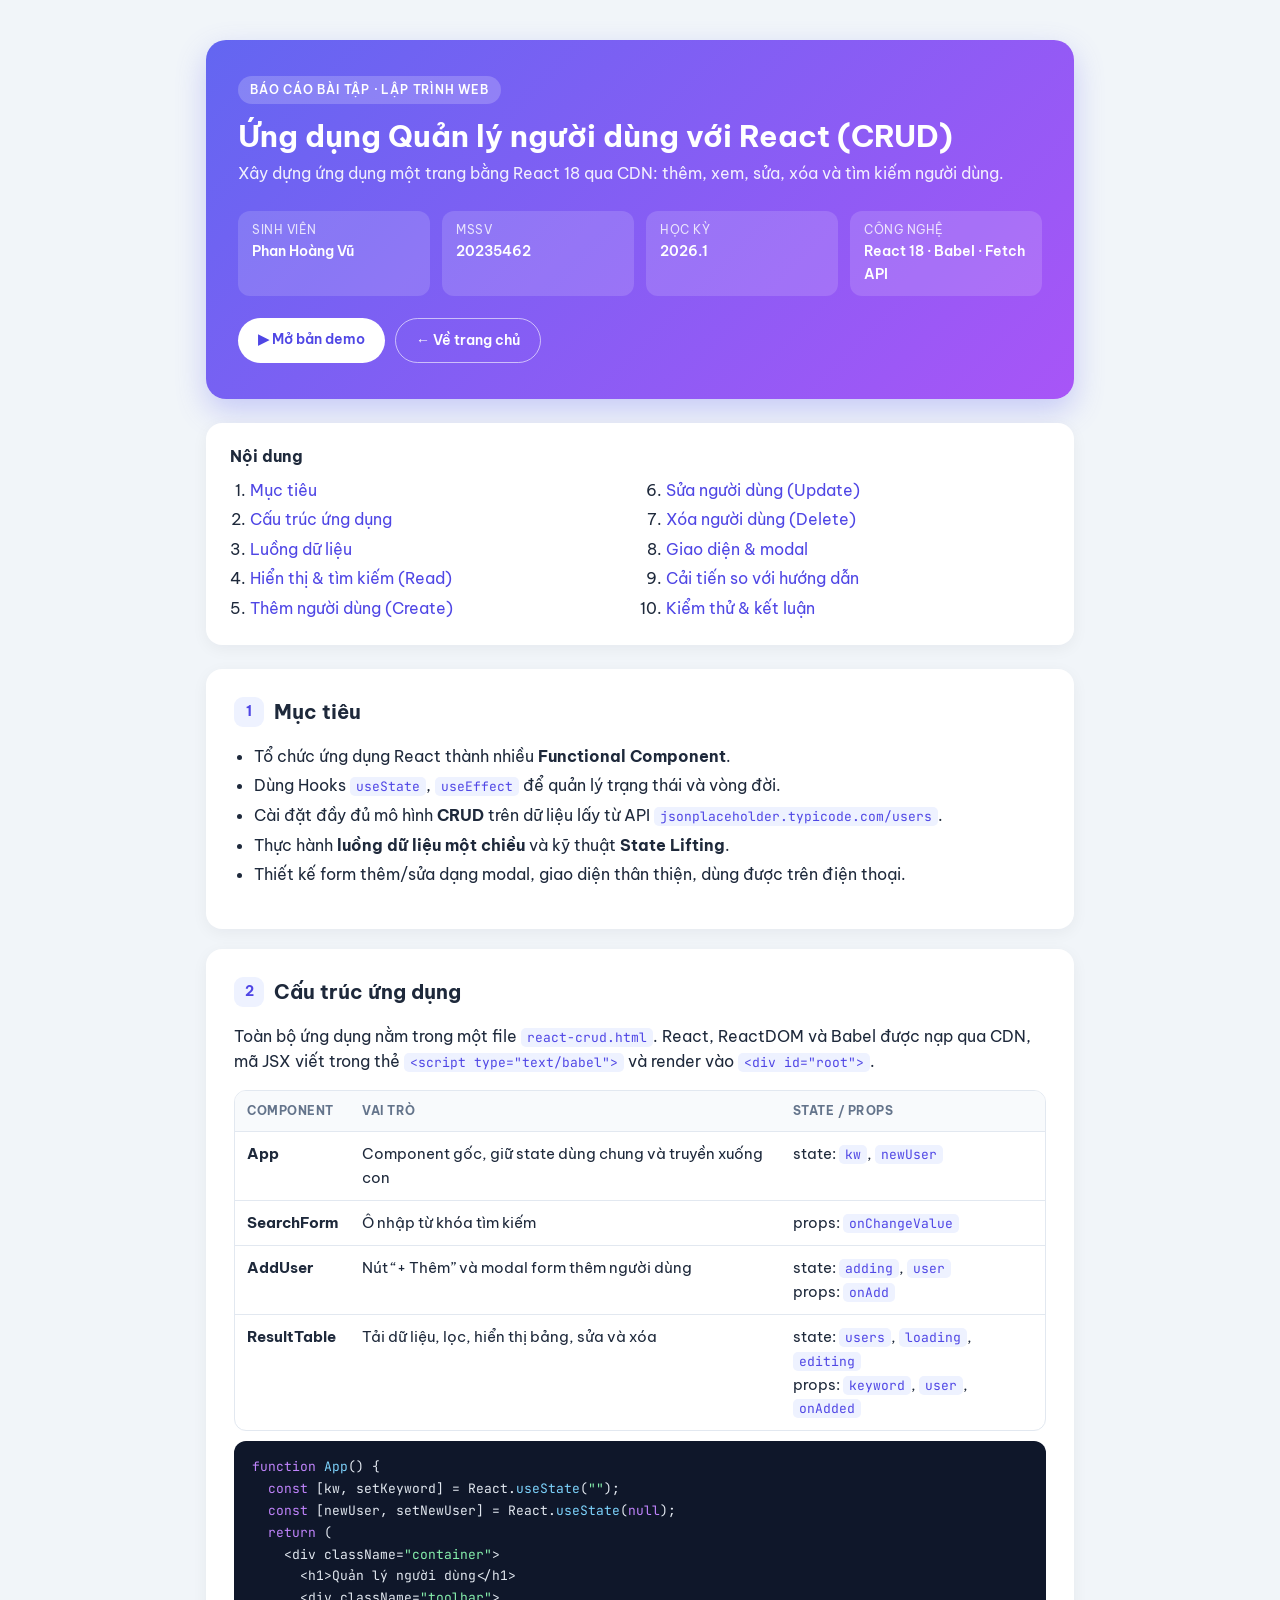
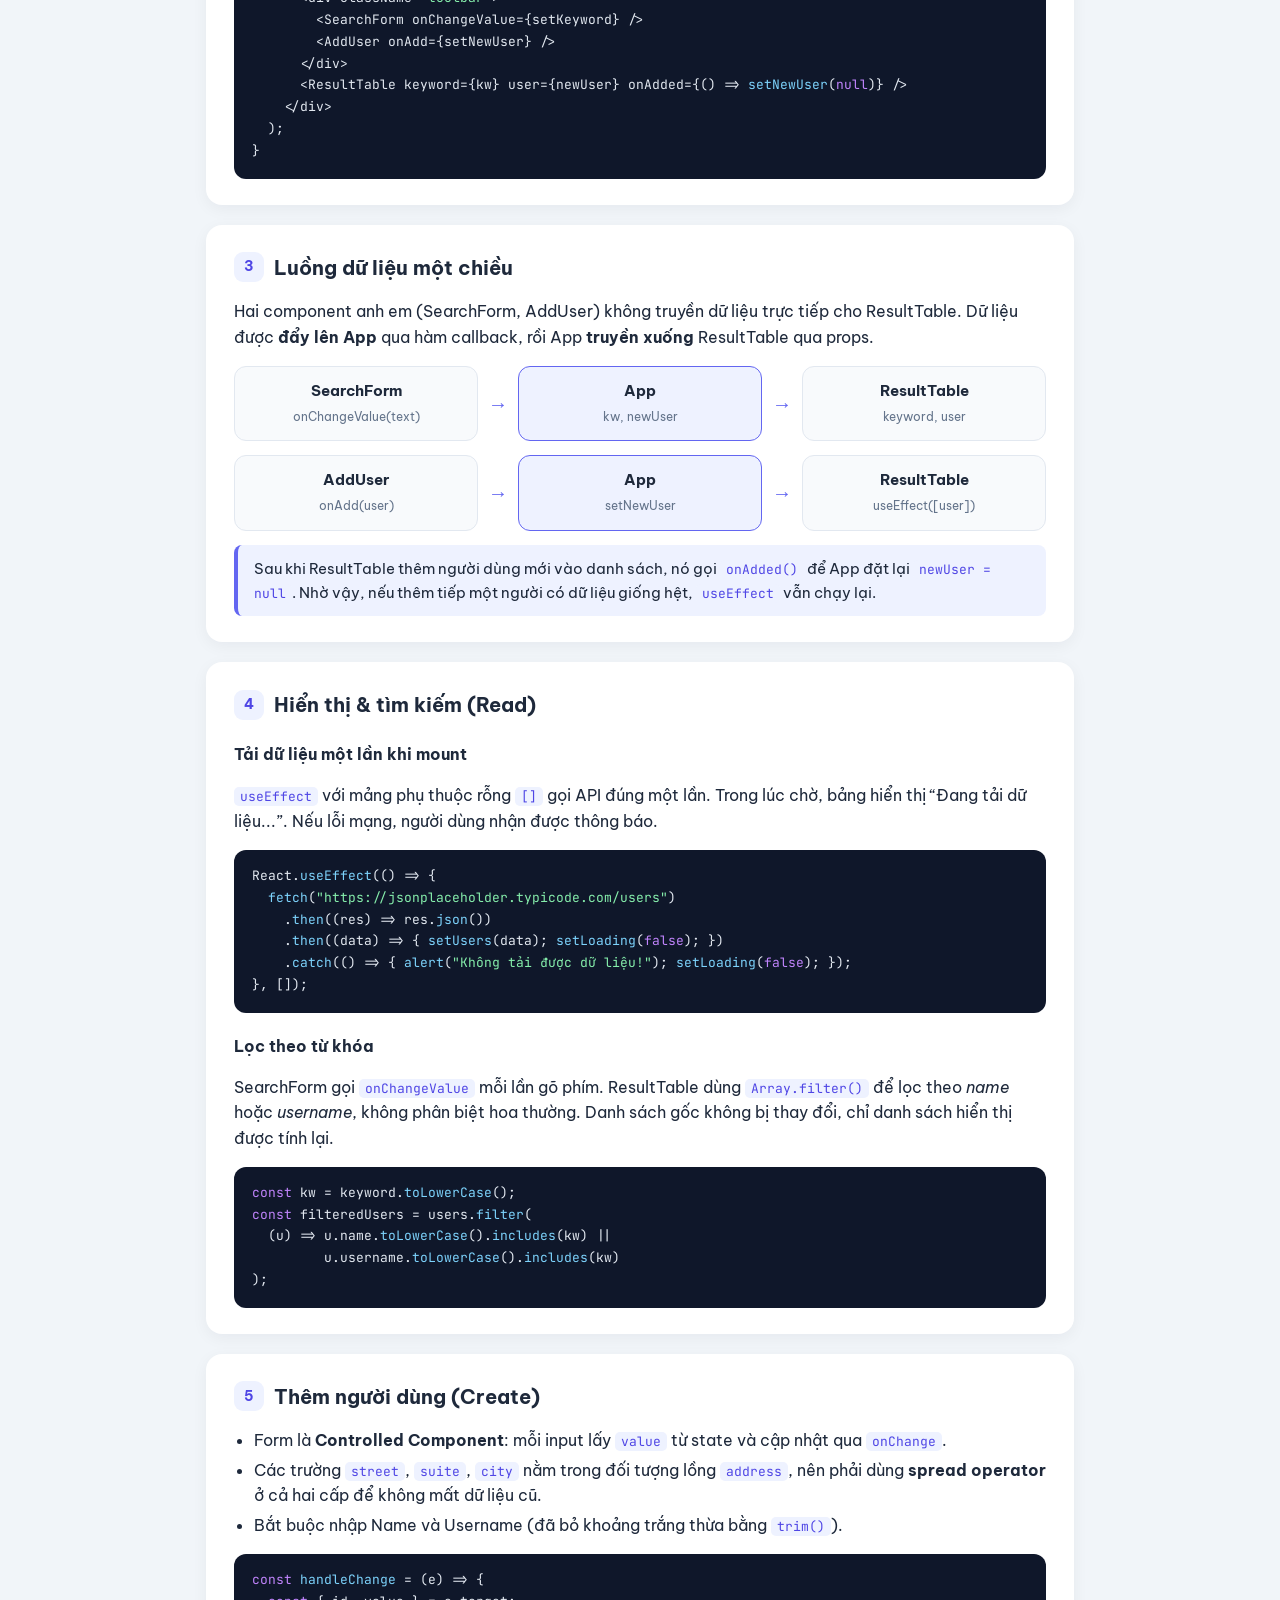
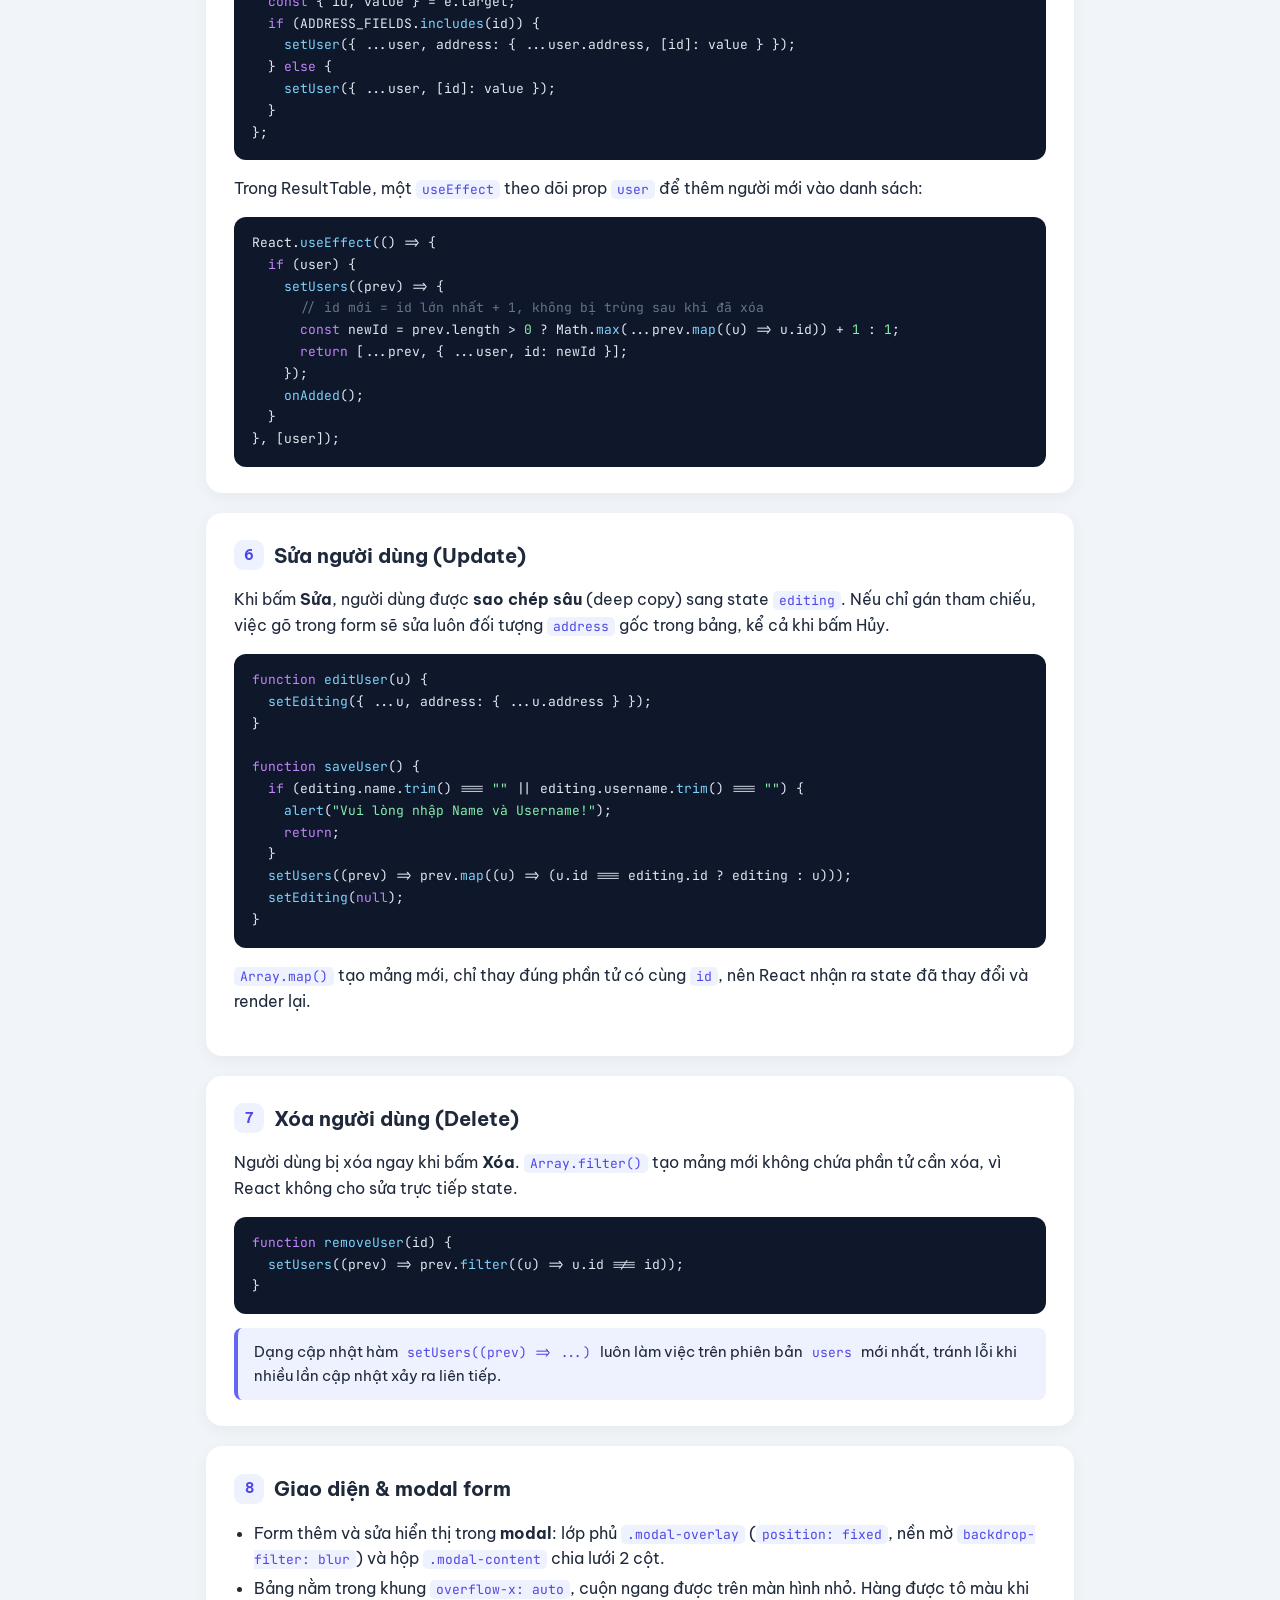
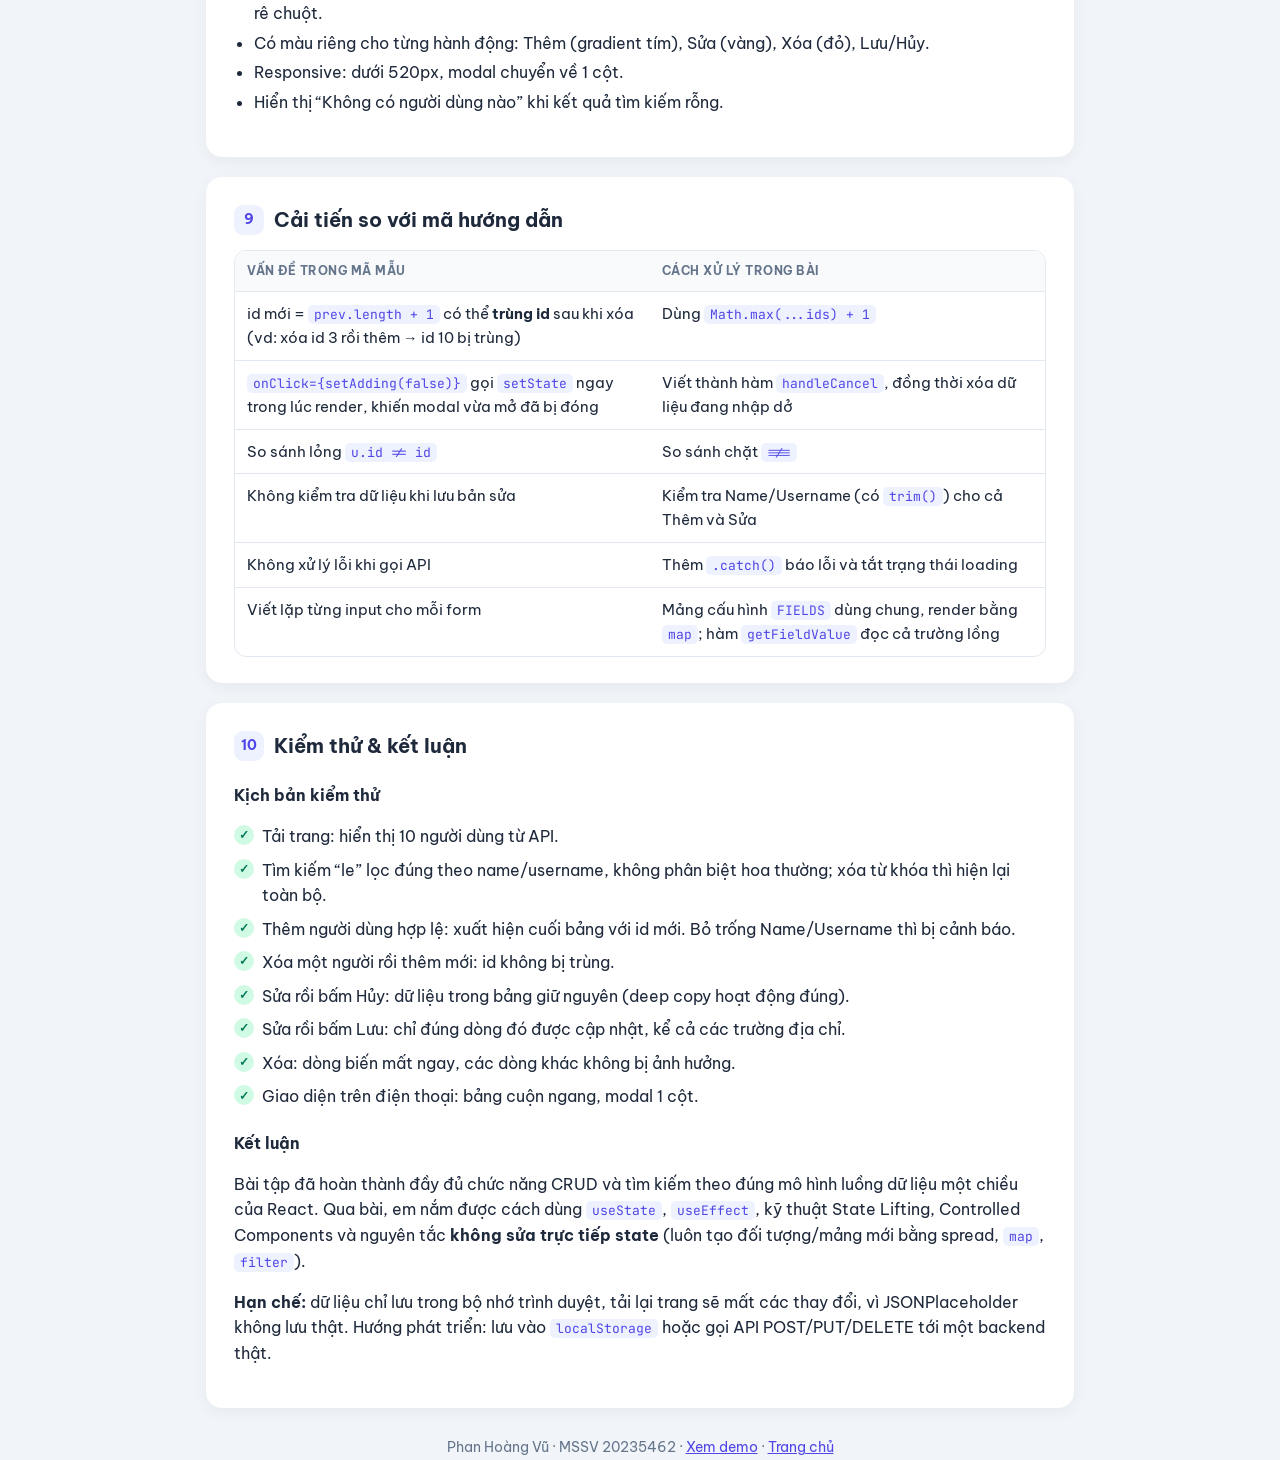
==== bao-cao-react-crud.html @ 17fecdfc "Add React CRUD report page Co-Authored-By: Claude Opus 5.5 <noreply@anthropic.com>" ====
<!DOCTYPE html>
<html lang="vi">
<head>
  <meta charset="UTF-8">
  <meta name="viewport" content="width=device-width, initial-scale=1.0">
  <title>Báo cáo React CRUD — Phan Hoàng Vũ 20235462</title>
  <link href="https://fonts.googleapis.com/css2?family=Be+Vietnam+Pro:wght@400;500;600;700&family=JetBrains+Mono:wght@400;500&display=swap" rel="stylesheet">
  <style>
    :root {
      --primary: #6366f1;
      --primary-dark: #4f46e5;
      --accent: #a855f7;
      --text: #1e293b;
      --muted: #64748b;
      --border: #e2e8f0;
      --bg: #f1f5f9;
      --card: #ffffff;
      --soft: #f8fafc;
      --code-bg: #0f172a;
      --code-text: #e2e8f0;
      --ok: #10b981;
    }
    * { box-sizing: border-box; }
    body {
      margin: 0;
      font-family: "Be Vietnam Pro", Arial, sans-serif;
      background: var(--bg);
      color: var(--text);
      line-height: 1.65;
      font-size: 15.5px;
    }
    .page { max-width: 900px; margin: 0 auto; padding: 40px 16px 60px; }

    /* Header */
    .cover {
      background: linear-gradient(135deg, var(--primary), var(--accent));
      color: #fff;
      border-radius: 20px;
      padding: 36px 32px;
      box-shadow: 0 12px 30px rgba(99, 102, 241, 0.3);
    }
    .cover .tag {
      display: inline-block;
      font-size: 12px;
      font-weight: 600;
      letter-spacing: .8px;
      text-transform: uppercase;
      background: rgba(255,255,255,.2);
      padding: 4px 12px;
      border-radius: 999px;
    }
    .cover h1 { margin: 14px 0 6px; font-size: 30px; line-height: 1.25; }
    .cover p { margin: 0; opacity: .9; }
    .meta {
      display: grid;
      grid-template-columns: repeat(auto-fit, minmax(170px, 1fr));
      gap: 12px;
      margin-top: 24px;
    }
    .meta div {
      background: rgba(255,255,255,.14);
      border-radius: 12px;
      padding: 10px 14px;
      font-size: 14px;
    }
    .meta span { display: block; font-size: 11.5px; opacity: .8; text-transform: uppercase; letter-spacing: .5px; }
    .meta strong { font-weight: 600; }
    .cover-actions { margin-top: 22px; display: flex; gap: 10px; flex-wrap: wrap; }
    .btn {
      display: inline-block;
      text-decoration: none;
      font-weight: 600;
      font-size: 14px;
      padding: 10px 20px;
      border-radius: 999px;
      transition: transform .15s;
    }
    .btn:hover { transform: translateY(-1px); }
    .btn-light { background: #fff; color: var(--primary-dark); }
    .btn-ghost { border: 1.5px solid rgba(255,255,255,.6); color: #fff; }

    /* TOC */
    .toc {
      background: var(--card);
      border-radius: 16px;
      padding: 20px 24px;
      margin: 24px 0;
      box-shadow: 0 4px 16px rgba(15,23,42,.05);
    }
    .toc h2 { margin: 0 0 8px; font-size: 16px; }
    .toc ol { margin: 0; padding-left: 20px; columns: 2; column-gap: 32px; }
    .toc a { color: var(--primary-dark); text-decoration: none; }
    .toc a:hover { text-decoration: underline; }

    /* Sections */
    section {
      background: var(--card);
      border-radius: 16px;
      padding: 26px 28px;
      margin-bottom: 20px;
      box-shadow: 0 4px 16px rgba(15,23,42,.05);
    }
    section h2 {
      margin: 0 0 14px;
      font-size: 20px;
      display: flex;
      align-items: center;
      gap: 10px;
    }
    section h2 .num {
      flex: none;
      width: 30px; height: 30px;
      border-radius: 9px;
      background: #eef2ff;
      color: var(--primary-dark);
      font-size: 14px;
      display: grid;
      place-items: center;
    }
    section h3 { font-size: 16px; margin: 20px 0 8px; }
    ul { padding-left: 20px; }
    li { margin-bottom: 4px; }
    code {
      font-family: "JetBrains Mono", Consolas, monospace;
      font-size: 13px;
      background: #eef2ff;
      color: var(--primary-dark);
      padding: 1px 6px;
      border-radius: 5px;
    }
    pre {
      background: var(--code-bg);
      color: var(--code-text);
      border-radius: 12px;
      padding: 16px 18px;
      overflow-x: auto;
      font-size: 13px;
      line-height: 1.6;
      margin: 10px 0 0;
    }
    pre code { background: none; color: inherit; padding: 0; font-size: inherit; }
    .c { color: #64748b; }   /* comment */
    .k { color: #c084fc; }   /* keyword */
    .s { color: #86efac; }   /* string */
    .f { color: #7dd3fc; }   /* function */

    table { width: 100%; border-collapse: collapse; font-size: 14.5px; margin-top: 8px; }
    th, td { padding: 10px 12px; text-align: left; border-bottom: 1px solid var(--border); vertical-align: top; }
    th { background: var(--soft); color: var(--muted); font-size: 12px; text-transform: uppercase; letter-spacing: .5px; }
    .table-wrap { overflow-x: auto; border: 1px solid var(--border); border-radius: 12px; }
    .table-wrap table { margin: 0; }
    .table-wrap tr:last-child td { border-bottom: none; }

    /* Flow diagram */
    .flow {
      display: grid;
      grid-template-columns: 1fr auto 1fr auto 1fr;
      align-items: center;
      gap: 10px;
      margin: 14px 0 4px;
    }
    .node {
      border: 1.5px solid var(--border);
      border-radius: 12px;
      padding: 12px;
      text-align: center;
      background: var(--soft);
    }
    .node strong { display: block; font-size: 14.5px; }
    .node small { color: var(--muted); font-size: 12px; }
    .node.app { border-color: var(--primary); background: #eef2ff; }
    .arrow { color: var(--primary); font-weight: 700; font-size: 20px; text-align: center; }
    .note {
      background: #eef2ff;
      border-left: 4px solid var(--primary);
      border-radius: 8px;
      padding: 12px 16px;
      margin-top: 14px;
      font-size: 14.5px;
    }
    .check { list-style: none; padding: 0; }
    .check li { padding-left: 28px; position: relative; margin-bottom: 8px; }
    .check li::before {
      content: "✓";
      position: absolute; left: 0; top: 1px;
      width: 20px; height: 20px;
      border-radius: 50%;
      background: #d1fae5; color: #047857;
      font-size: 12px; font-weight: 700;
      display: grid; place-items: center;
    }
    footer { text-align: center; color: var(--muted); font-size: 13.5px; margin-top: 28px; }
    footer a { color: var(--primary-dark); }

    @media (max-width: 640px) {
      .cover { padding: 28px 20px; }
      .cover h1 { font-size: 24px; }
      section { padding: 20px 18px; }
      .toc ol { columns: 1; }
      .flow { grid-template-columns: 1fr; }
      .arrow { transform: rotate(90deg); }
    }
  </style>
</head>
<body>
<div class="page">

  <header class="cover">
    <span class="tag">Báo cáo bài tập · Lập trình Web</span>
    <h1>Ứng dụng Quản lý người dùng với React (CRUD)</h1>
    <p>Xây dựng ứng dụng một trang bằng React 18 qua CDN: thêm, xem, sửa, xóa và tìm kiếm người dùng.</p>
    <div class="meta">
      <div><span>Sinh viên</span><strong>Phan Hoàng Vũ</strong></div>
      <div><span>MSSV</span><strong>20235462</strong></div>
      <div><span>Học kỳ</span><strong>2026.1</strong></div>
      <div><span>Công nghệ</span><strong>React 18 · Babel · Fetch API</strong></div>
    </div>
    <div class="cover-actions">
      <a class="btn btn-light" href="./react-crud.html" target="_blank">▶ Mở bản demo</a>
      <a class="btn btn-ghost" href="./">← Về trang chủ</a>
    </div>
  </header>

  <nav class="toc">
    <h2>Nội dung</h2>
    <ol>
      <li><a href="#muc-tieu">Mục tiêu</a></li>
      <li><a href="#cau-truc">Cấu trúc ứng dụng</a></li>
      <li><a href="#luong-du-lieu">Luồng dữ liệu</a></li>
      <li><a href="#read">Hiển thị &amp; tìm kiếm (Read)</a></li>
      <li><a href="#create">Thêm người dùng (Create)</a></li>
      <li><a href="#update">Sửa người dùng (Update)</a></li>
      <li><a href="#delete">Xóa người dùng (Delete)</a></li>
      <li><a href="#giao-dien">Giao diện &amp; modal</a></li>
      <li><a href="#cai-tien">Cải tiến so với hướng dẫn</a></li>
      <li><a href="#kiem-thu">Kiểm thử &amp; kết luận</a></li>
    </ol>
  </nav>

  <section id="muc-tieu">
    <h2><span class="num">1</span>Mục tiêu</h2>
    <ul>
      <li>Tổ chức ứng dụng React thành nhiều <strong>Functional Component</strong>.</li>
      <li>Dùng Hooks <code>useState</code>, <code>useEffect</code> để quản lý trạng thái và vòng đời.</li>
      <li>Cài đặt đầy đủ mô hình <strong>CRUD</strong> trên dữ liệu lấy từ API <code>jsonplaceholder.typicode.com/users</code>.</li>
      <li>Thực hành <strong>luồng dữ liệu một chiều</strong> và kỹ thuật <strong>State Lifting</strong>.</li>
      <li>Thiết kế form thêm/sửa dạng modal, giao diện thân thiện, dùng được trên điện thoại.</li>
    </ul>
  </section>

  <section id="cau-truc">
    <h2><span class="num">2</span>Cấu trúc ứng dụng</h2>
    <p>Toàn bộ ứng dụng nằm trong một file <code>react-crud.html</code>. React, ReactDOM và Babel được nạp qua CDN, mã JSX viết trong thẻ <code>&lt;script type="text/babel"&gt;</code> và render vào <code>&lt;div id="root"&gt;</code>.</p>
    <div class="table-wrap">
      <table>
        <thead><tr><th>Component</th><th>Vai trò</th><th>State / Props</th></tr></thead>
        <tbody>
          <tr><td><strong>App</strong></td><td>Component gốc, giữ state dùng chung và truyền xuống con</td><td>state: <code>kw</code>, <code>newUser</code></td></tr>
          <tr><td><strong>SearchForm</strong></td><td>Ô nhập từ khóa tìm kiếm</td><td>props: <code>onChangeValue</code></td></tr>
          <tr><td><strong>AddUser</strong></td><td>Nút “+ Thêm” và modal form thêm người dùng</td><td>state: <code>adding</code>, <code>user</code><br>props: <code>onAdd</code></td></tr>
          <tr><td><strong>ResultTable</strong></td><td>Tải dữ liệu, lọc, hiển thị bảng, sửa và xóa</td><td>state: <code>users</code>, <code>loading</code>, <code>editing</code><br>props: <code>keyword</code>, <code>user</code>, <code>onAdded</code></td></tr>
        </tbody>
      </table>
    </div>
<pre><code><span class="k">function</span> <span class="f">App</span>() {
  <span class="k">const</span> [kw, setKeyword] = React.<span class="f">useState</span>(<span class="s">""</span>);
  <span class="k">const</span> [newUser, setNewUser] = React.<span class="f">useState</span>(<span class="k">null</span>);
  <span class="k">return</span> (
    &lt;div className=<span class="s">"container"</span>&gt;
      &lt;h1&gt;Quản lý người dùng&lt;/h1&gt;
      &lt;div className=<span class="s">"toolbar"</span>&gt;
        &lt;SearchForm onChangeValue={setKeyword} /&gt;
        &lt;AddUser onAdd={setNewUser} /&gt;
      &lt;/div&gt;
      &lt;ResultTable keyword={kw} user={newUser} onAdded={() =&gt; <span class="f">setNewUser</span>(<span class="k">null</span>)} /&gt;
    &lt;/div&gt;
  );
}</code></pre>
  </section>

  <section id="luong-du-lieu">
    <h2><span class="num">3</span>Luồng dữ liệu một chiều</h2>
    <p>Hai component anh em (SearchForm, AddUser) không truyền dữ liệu trực tiếp cho ResultTable. Dữ liệu được <strong>đẩy lên App</strong> qua hàm callback, rồi App <strong>truyền xuống</strong> ResultTable qua props.</p>
    <div class="flow">
      <div class="node"><strong>SearchForm</strong><small>onChangeValue(text)</small></div>
      <div class="arrow">→</div>
      <div class="node app"><strong>App</strong><small>kw, newUser</small></div>
      <div class="arrow">→</div>
      <div class="node"><strong>ResultTable</strong><small>keyword, user</small></div>
    </div>
    <div class="flow">
      <div class="node"><strong>AddUser</strong><small>onAdd(user)</small></div>
      <div class="arrow">→</div>
      <div class="node app"><strong>App</strong><small>setNewUser</small></div>
      <div class="arrow">→</div>
      <div class="node"><strong>ResultTable</strong><small>useEffect([user])</small></div>
    </div>
    <div class="note">Sau khi ResultTable thêm người dùng mới vào danh sách, nó gọi <code>onAdded()</code> để App đặt lại <code>newUser = null</code>. Nhờ vậy, nếu thêm tiếp một người có dữ liệu giống hệt, <code>useEffect</code> vẫn chạy lại.</div>
  </section>

  <section id="read">
    <h2><span class="num">4</span>Hiển thị &amp; tìm kiếm (Read)</h2>
    <h3>Tải dữ liệu một lần khi mount</h3>
    <p><code>useEffect</code> với mảng phụ thuộc rỗng <code>[]</code> gọi API đúng một lần. Trong lúc chờ, bảng hiển thị “Đang tải dữ liệu...”. Nếu lỗi mạng, người dùng nhận được thông báo.</p>
<pre><code>React.<span class="f">useEffect</span>(() =&gt; {
  <span class="f">fetch</span>(<span class="s">"https://jsonplaceholder.typicode.com/users"</span>)
    .<span class="f">then</span>((res) =&gt; res.<span class="f">json</span>())
    .<span class="f">then</span>((data) =&gt; { <span class="f">setUsers</span>(data); <span class="f">setLoading</span>(<span class="k">false</span>); })
    .<span class="f">catch</span>(() =&gt; { <span class="f">alert</span>(<span class="s">"Không tải được dữ liệu!"</span>); <span class="f">setLoading</span>(<span class="k">false</span>); });
}, []);</code></pre>
    <h3>Lọc theo từ khóa</h3>
    <p>SearchForm gọi <code>onChangeValue</code> mỗi lần gõ phím. ResultTable dùng <code>Array.filter()</code> để lọc theo <em>name</em> hoặc <em>username</em>, không phân biệt hoa thường. Danh sách gốc không bị thay đổi, chỉ danh sách hiển thị được tính lại.</p>
<pre><code><span class="k">const</span> kw = keyword.<span class="f">toLowerCase</span>();
<span class="k">const</span> filteredUsers = users.<span class="f">filter</span>(
  (u) =&gt; u.name.<span class="f">toLowerCase</span>().<span class="f">includes</span>(kw) ||
         u.username.<span class="f">toLowerCase</span>().<span class="f">includes</span>(kw)
);</code></pre>
  </section>

  <section id="create">
    <h2><span class="num">5</span>Thêm người dùng (Create)</h2>
    <ul>
      <li>Form là <strong>Controlled Component</strong>: mỗi input lấy <code>value</code> từ state và cập nhật qua <code>onChange</code>.</li>
      <li>Các trường <code>street</code>, <code>suite</code>, <code>city</code> nằm trong đối tượng lồng <code>address</code>, nên phải dùng <strong>spread operator</strong> ở cả hai cấp để không mất dữ liệu cũ.</li>
      <li>Bắt buộc nhập Name và Username (đã bỏ khoảng trắng thừa bằng <code>trim()</code>).</li>
    </ul>
<pre><code><span class="k">const</span> <span class="f">handleChange</span> = (e) =&gt; {
  <span class="k">const</span> { id, value } = e.target;
  <span class="k">if</span> (ADDRESS_FIELDS.<span class="f">includes</span>(id)) {
    <span class="f">setUser</span>({ ...user, address: { ...user.address, [id]: value } });
  } <span class="k">else</span> {
    <span class="f">setUser</span>({ ...user, [id]: value });
  }
};</code></pre>
    <p>Trong ResultTable, một <code>useEffect</code> theo dõi prop <code>user</code> để thêm người mới vào danh sách:</p>
<pre><code>React.<span class="f">useEffect</span>(() =&gt; {
  <span class="k">if</span> (user) {
    <span class="f">setUsers</span>((prev) =&gt; {
      <span class="c">// id mới = id lớn nhất + 1, không bị trùng sau khi đã xóa</span>
      <span class="k">const</span> newId = prev.length &gt; <span class="s">0</span> ? Math.<span class="f">max</span>(...prev.<span class="f">map</span>((u) =&gt; u.id)) + <span class="s">1</span> : <span class="s">1</span>;
      <span class="k">return</span> [...prev, { ...user, id: newId }];
    });
    <span class="f">onAdded</span>();
  }
}, [user]);</code></pre>
  </section>

  <section id="update">
    <h2><span class="num">6</span>Sửa người dùng (Update)</h2>
    <p>Khi bấm <strong>Sửa</strong>, người dùng được <strong>sao chép sâu</strong> (deep copy) sang state <code>editing</code>. Nếu chỉ gán tham chiếu, việc gõ trong form sẽ sửa luôn đối tượng <code>address</code> gốc trong bảng, kể cả khi bấm Hủy.</p>
<pre><code><span class="k">function</span> <span class="f">editUser</span>(u) {
  <span class="f">setEditing</span>({ ...u, address: { ...u.address } });
}

<span class="k">function</span> <span class="f">saveUser</span>() {
  <span class="k">if</span> (editing.name.<span class="f">trim</span>() === <span class="s">""</span> || editing.username.<span class="f">trim</span>() === <span class="s">""</span>) {
    <span class="f">alert</span>(<span class="s">"Vui lòng nhập Name và Username!"</span>);
    <span class="k">return</span>;
  }
  <span class="f">setUsers</span>((prev) =&gt; prev.<span class="f">map</span>((u) =&gt; (u.id === editing.id ? editing : u)));
  <span class="f">setEditing</span>(<span class="k">null</span>);
}</code></pre>
    <p><code>Array.map()</code> tạo mảng mới, chỉ thay đúng phần tử có cùng <code>id</code>, nên React nhận ra state đã thay đổi và render lại.</p>
  </section>

  <section id="delete">
    <h2><span class="num">7</span>Xóa người dùng (Delete)</h2>
    <p>Người dùng bị xóa ngay khi bấm <strong>Xóa</strong>. <code>Array.filter()</code> tạo mảng mới không chứa phần tử cần xóa, vì React không cho sửa trực tiếp state.</p>
<pre><code><span class="k">function</span> <span class="f">removeUser</span>(id) {
  <span class="f">setUsers</span>((prev) =&gt; prev.<span class="f">filter</span>((u) =&gt; u.id !== id));
}</code></pre>
    <div class="note">Dạng cập nhật hàm <code>setUsers((prev) =&gt; ...)</code> luôn làm việc trên phiên bản <code>users</code> mới nhất, tránh lỗi khi nhiều lần cập nhật xảy ra liên tiếp.</div>
  </section>

  <section id="giao-dien">
    <h2><span class="num">8</span>Giao diện &amp; modal form</h2>
    <ul>
      <li>Form thêm và sửa hiển thị trong <strong>modal</strong>: lớp phủ <code>.modal-overlay</code> (<code>position: fixed</code>, nền mờ <code>backdrop-filter: blur</code>) và hộp <code>.modal-content</code> chia lưới 2 cột.</li>
      <li>Bảng nằm trong khung <code>overflow-x: auto</code>, cuộn ngang được trên màn hình nhỏ. Hàng được tô màu khi rê chuột.</li>
      <li>Có màu riêng cho từng hành động: Thêm (gradient tím), Sửa (vàng), Xóa (đỏ), Lưu/Hủy.</li>
      <li>Responsive: dưới 520px, modal chuyển về 1 cột.</li>
      <li>Hiển thị “Không có người dùng nào” khi kết quả tìm kiếm rỗng.</li>
    </ul>
  </section>

  <section id="cai-tien">
    <h2><span class="num">9</span>Cải tiến so với mã hướng dẫn</h2>
    <div class="table-wrap">
      <table>
        <thead><tr><th>Vấn đề trong mã mẫu</th><th>Cách xử lý trong bài</th></tr></thead>
        <tbody>
          <tr><td>id mới = <code>prev.length + 1</code> có thể <strong>trùng id</strong> sau khi xóa (vd: xóa id 3 rồi thêm → id 10 bị trùng)</td><td>Dùng <code>Math.max(...ids) + 1</code></td></tr>
          <tr><td><code>onClick={setAdding(false)}</code> gọi <code>setState</code> ngay trong lúc render, khiến modal vừa mở đã bị đóng</td><td>Viết thành hàm <code>handleCancel</code>, đồng thời xóa dữ liệu đang nhập dở</td></tr>
          <tr><td>So sánh lỏng <code>u.id != id</code></td><td>So sánh chặt <code>!==</code></td></tr>
          <tr><td>Không kiểm tra dữ liệu khi lưu bản sửa</td><td>Kiểm tra Name/Username (có <code>trim()</code>) cho cả Thêm và Sửa</td></tr>
          <tr><td>Không xử lý lỗi khi gọi API</td><td>Thêm <code>.catch()</code> báo lỗi và tắt trạng thái loading</td></tr>
          <tr><td>Viết lặp từng input cho mỗi form</td><td>Mảng cấu hình <code>FIELDS</code> dùng chung, render bằng <code>map</code>; hàm <code>getFieldValue</code> đọc cả trường lồng</td></tr>
        </tbody>
      </table>
    </div>
  </section>

  <section id="kiem-thu">
    <h2><span class="num">10</span>Kiểm thử &amp; kết luận</h2>
    <h3>Kịch bản kiểm thử</h3>
    <ul class="check">
      <li>Tải trang: hiển thị 10 người dùng từ API.</li>
      <li>Tìm kiếm “le” lọc đúng theo name/username, không phân biệt hoa thường; xóa từ khóa thì hiện lại toàn bộ.</li>
      <li>Thêm người dùng hợp lệ: xuất hiện cuối bảng với id mới. Bỏ trống Name/Username thì bị cảnh báo.</li>
      <li>Xóa một người rồi thêm mới: id không bị trùng.</li>
      <li>Sửa rồi bấm Hủy: dữ liệu trong bảng giữ nguyên (deep copy hoạt động đúng).</li>
      <li>Sửa rồi bấm Lưu: chỉ đúng dòng đó được cập nhật, kể cả các trường địa chỉ.</li>
      <li>Xóa: dòng biến mất ngay, các dòng khác không bị ảnh hưởng.</li>
      <li>Giao diện trên điện thoại: bảng cuộn ngang, modal 1 cột.</li>
    </ul>
    <h3>Kết luận</h3>
    <p>Bài tập đã hoàn thành đầy đủ chức năng CRUD và tìm kiếm theo đúng mô hình luồng dữ liệu một chiều của React. Qua bài, em nắm được cách dùng <code>useState</code>, <code>useEffect</code>, kỹ thuật State Lifting, Controlled Components và nguyên tắc <strong>không sửa trực tiếp state</strong> (luôn tạo đối tượng/mảng mới bằng spread, <code>map</code>, <code>filter</code>).</p>
    <p><strong>Hạn chế:</strong> dữ liệu chỉ lưu trong bộ nhớ trình duyệt, tải lại trang sẽ mất các thay đổi, vì JSONPlaceholder không lưu thật. Hướng phát triển: lưu vào <code>localStorage</code> hoặc gọi API POST/PUT/DELETE tới một backend thật.</p>
  </section>

  <footer>
    Phan Hoàng Vũ · MSSV 20235462 · <a href="./react-crud.html" target="_blank">Xem demo</a> · <a href="./">Trang chủ</a>
  </footer>
</div>
</body>
</html>
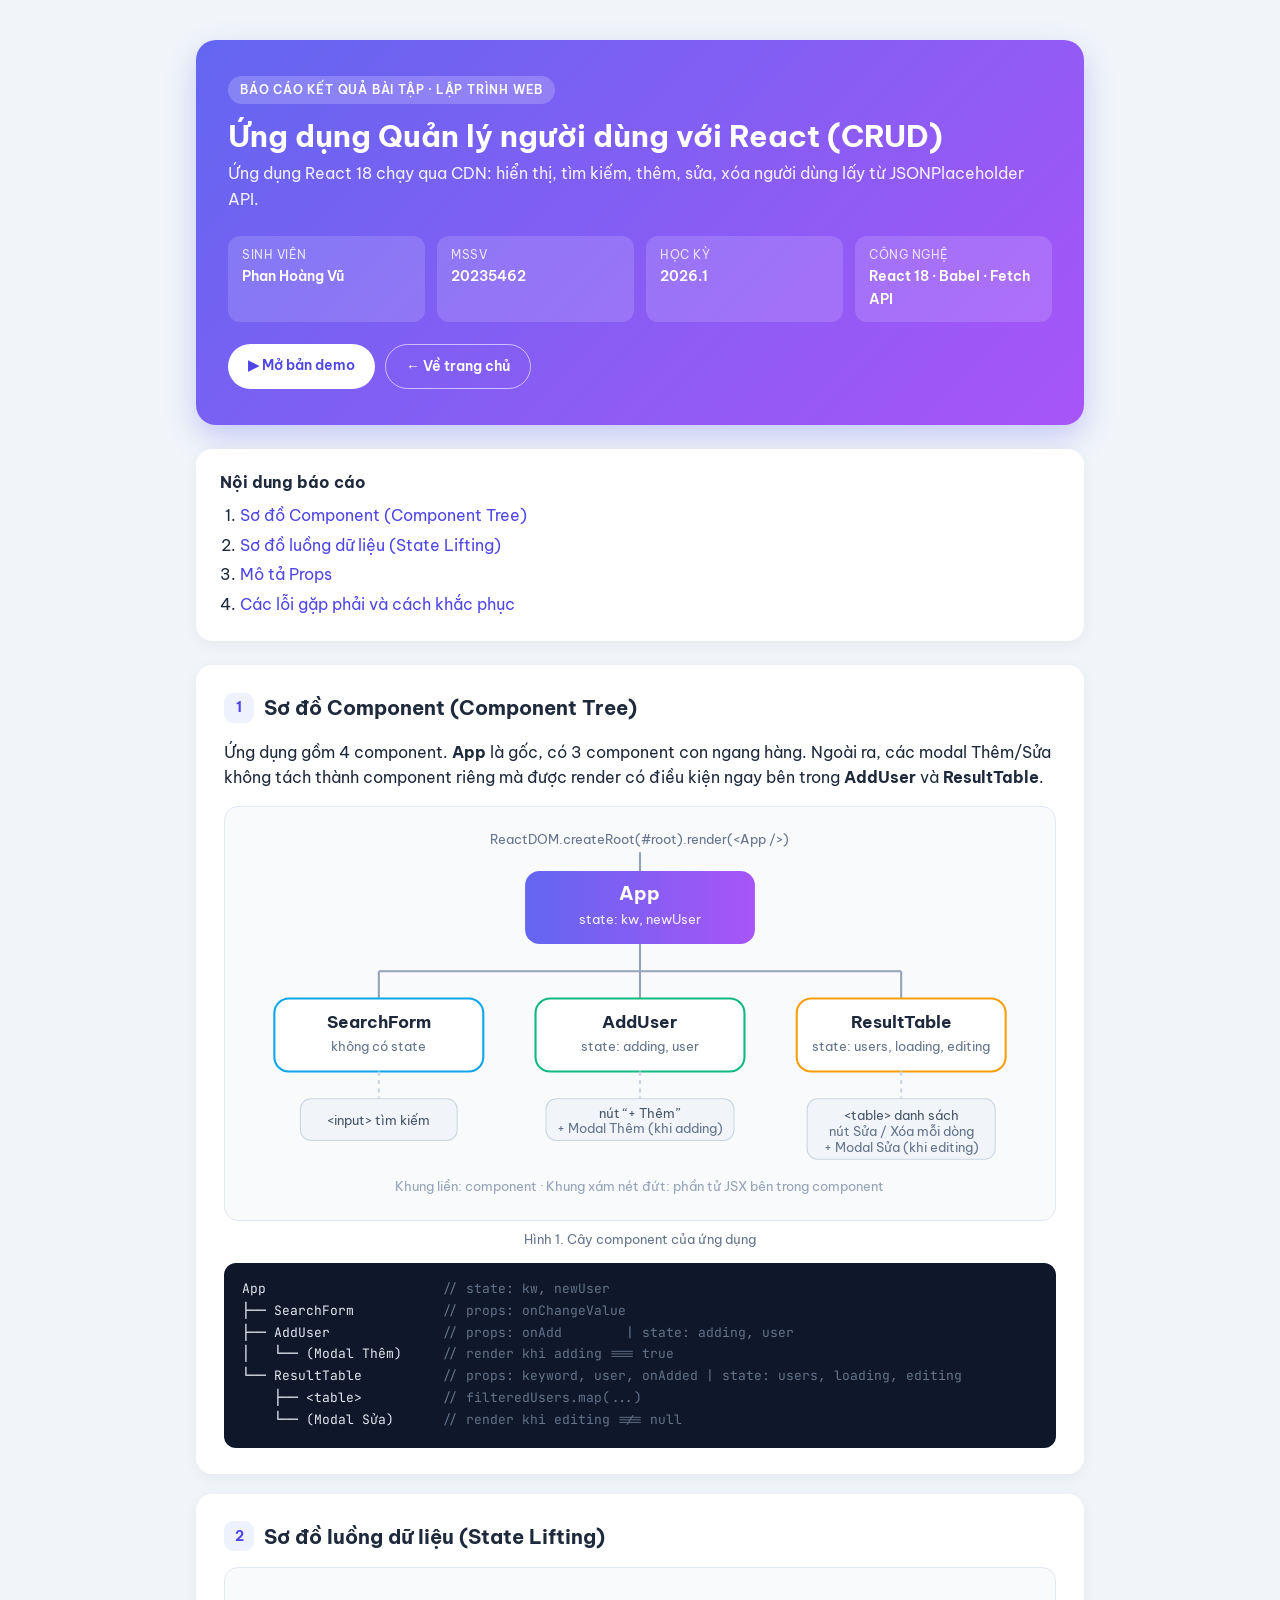
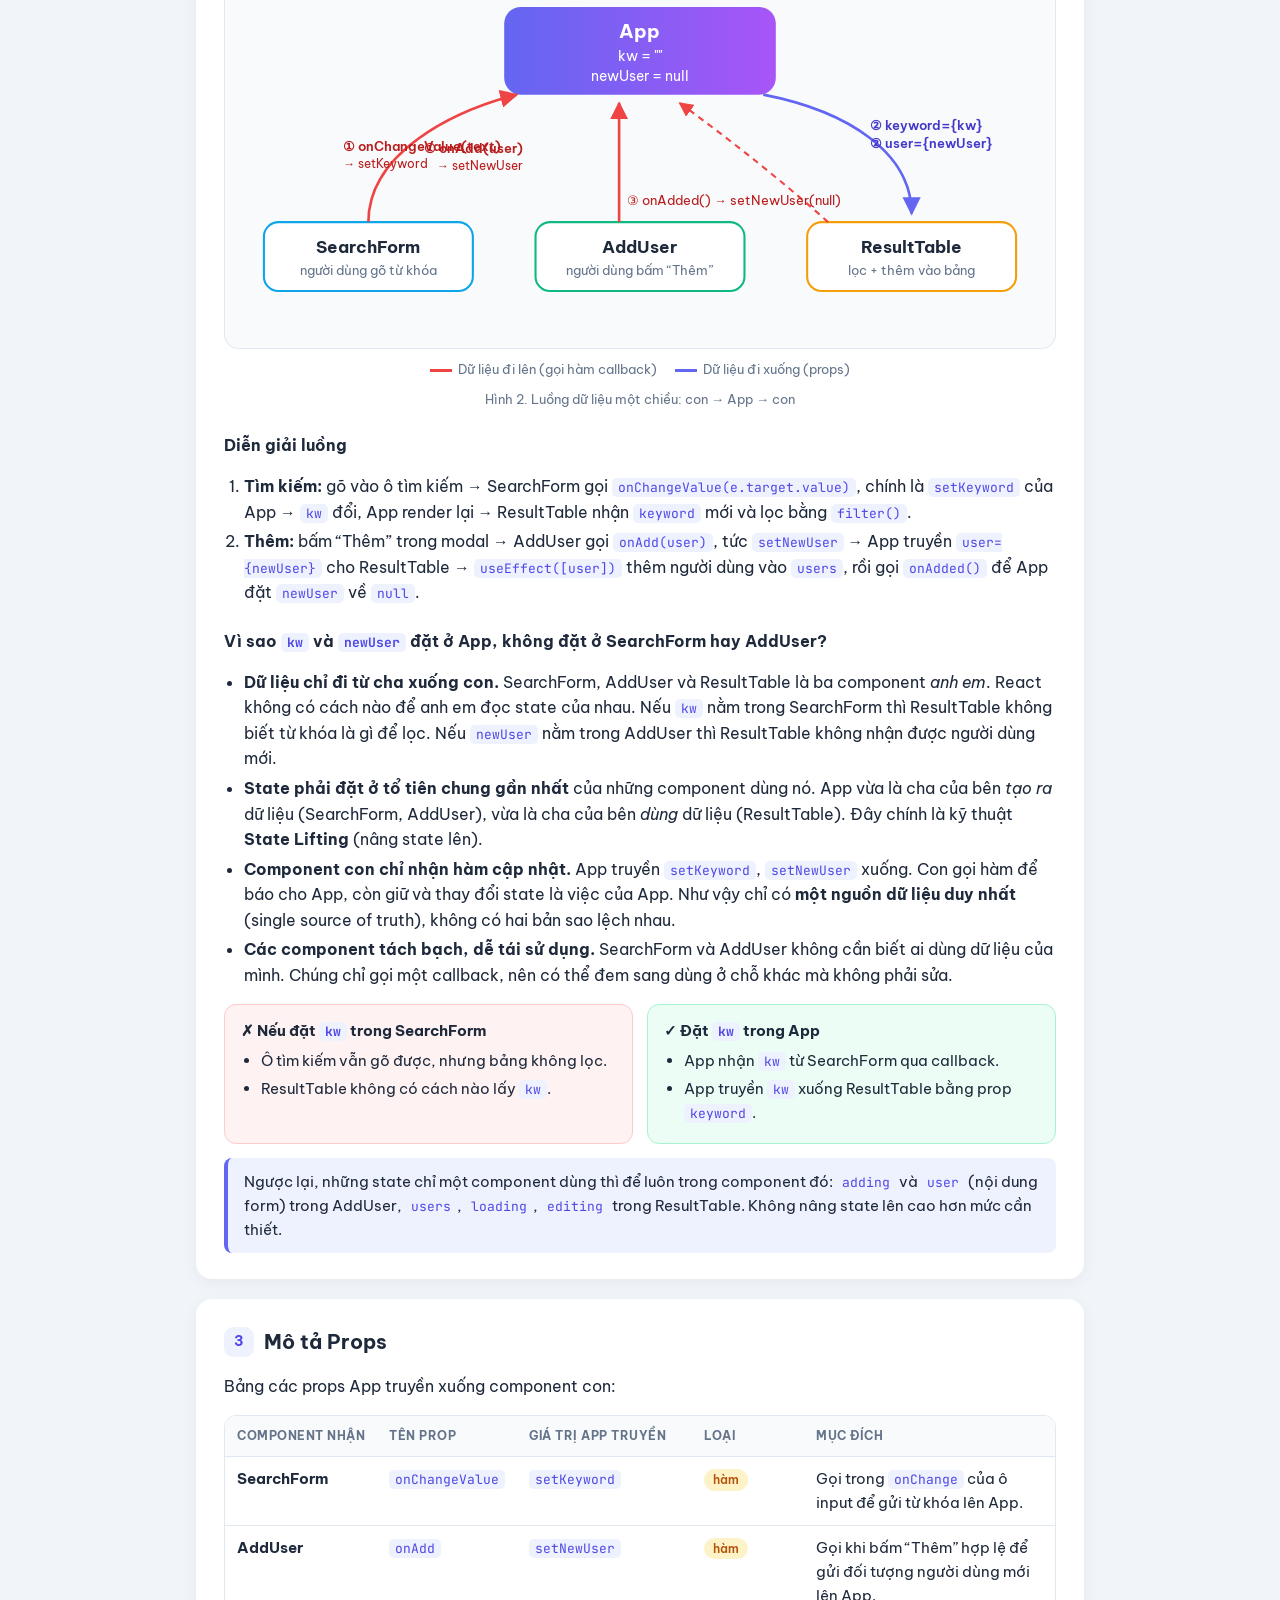
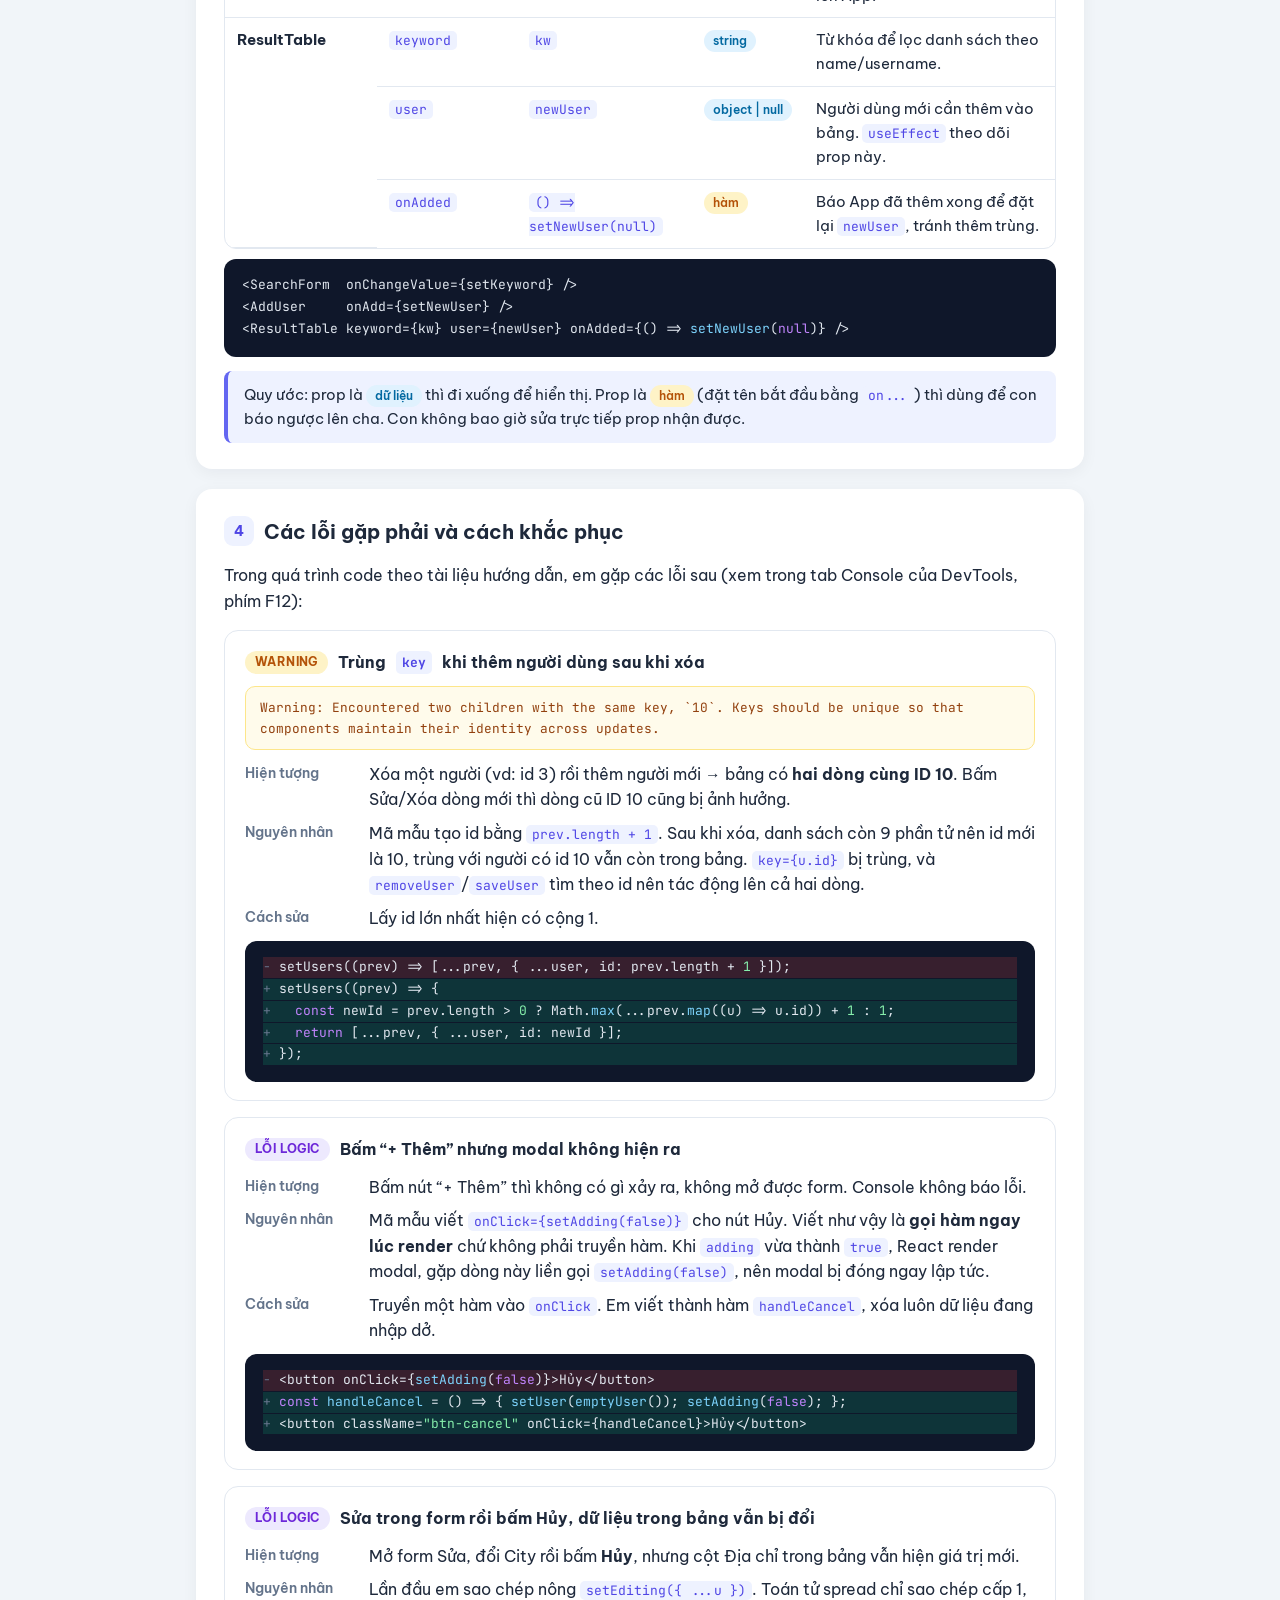
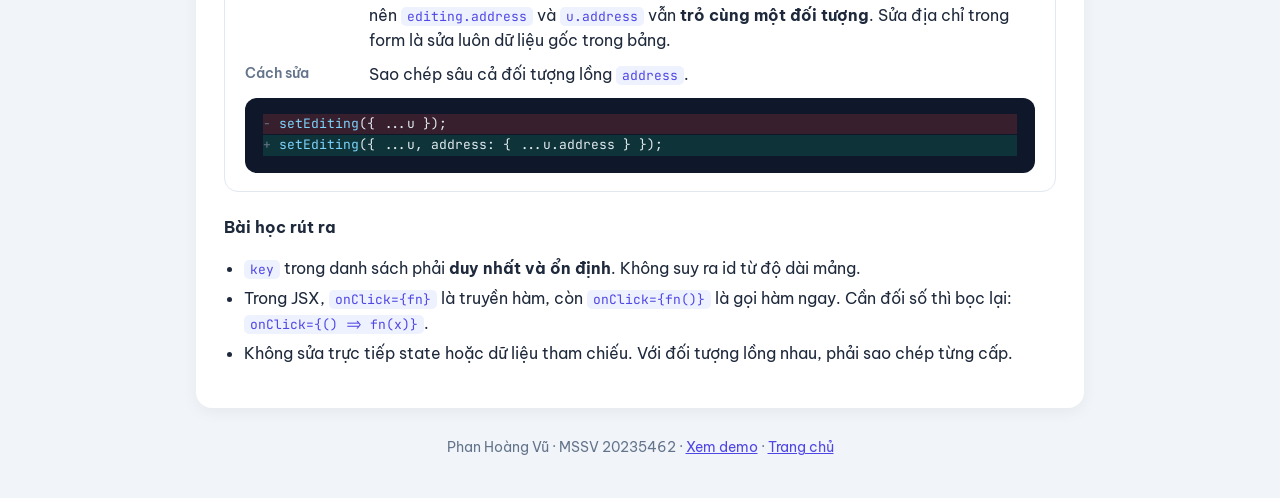
==== commit e4f86ea0: "Restructure report: component tree, state lifting, props, bugs Co-Authored-By: Claude Opus 5.5 <nore" ====
--- a/bao-cao-react-crud.html
+++ b/bao-cao-react-crud.html
@@ -18,7 +18,10 @@
       --soft: #f8fafc;
       --code-bg: #0f172a;
       --code-text: #e2e8f0;
-      --ok: #10b981;
+      --blue: #0ea5e9;
+      --green: #10b981;
+      --amber: #f59e0b;
+      --red: #ef4444;
     }
     * { box-sizing: border-box; }
     body {
@@ -29,9 +32,9 @@
       line-height: 1.65;
       font-size: 15.5px;
     }
-    .page { max-width: 900px; margin: 0 auto; padding: 40px 16px 60px; }
-
-    /* Header */
+    .page { max-width: 920px; margin: 0 auto; padding: 40px 16px 60px; }
+
+    /* Cover */
     .cover {
       background: linear-gradient(135deg, var(--primary), var(--accent));
       color: #fff;
@@ -40,165 +43,100 @@
       box-shadow: 0 12px 30px rgba(99, 102, 241, 0.3);
     }
     .cover .tag {
-      display: inline-block;
-      font-size: 12px;
-      font-weight: 600;
-      letter-spacing: .8px;
-      text-transform: uppercase;
-      background: rgba(255,255,255,.2);
-      padding: 4px 12px;
-      border-radius: 999px;
+      display: inline-block; font-size: 12px; font-weight: 600; letter-spacing: .8px;
+      text-transform: uppercase; background: rgba(255,255,255,.2); padding: 4px 12px; border-radius: 999px;
     }
     .cover h1 { margin: 14px 0 6px; font-size: 30px; line-height: 1.25; }
     .cover p { margin: 0; opacity: .9; }
-    .meta {
-      display: grid;
-      grid-template-columns: repeat(auto-fit, minmax(170px, 1fr));
-      gap: 12px;
-      margin-top: 24px;
-    }
-    .meta div {
-      background: rgba(255,255,255,.14);
-      border-radius: 12px;
-      padding: 10px 14px;
-      font-size: 14px;
-    }
+    .meta { display: grid; grid-template-columns: repeat(auto-fit, minmax(170px, 1fr)); gap: 12px; margin-top: 24px; }
+    .meta div { background: rgba(255,255,255,.14); border-radius: 12px; padding: 10px 14px; font-size: 14px; }
     .meta span { display: block; font-size: 11.5px; opacity: .8; text-transform: uppercase; letter-spacing: .5px; }
     .meta strong { font-weight: 600; }
     .cover-actions { margin-top: 22px; display: flex; gap: 10px; flex-wrap: wrap; }
-    .btn {
-      display: inline-block;
-      text-decoration: none;
-      font-weight: 600;
-      font-size: 14px;
-      padding: 10px 20px;
-      border-radius: 999px;
-      transition: transform .15s;
-    }
+    .btn { display: inline-block; text-decoration: none; font-weight: 600; font-size: 14px; padding: 10px 20px; border-radius: 999px; transition: transform .15s; }
     .btn:hover { transform: translateY(-1px); }
     .btn-light { background: #fff; color: var(--primary-dark); }
     .btn-ghost { border: 1.5px solid rgba(255,255,255,.6); color: #fff; }
 
     /* TOC */
-    .toc {
-      background: var(--card);
-      border-radius: 16px;
-      padding: 20px 24px;
-      margin: 24px 0;
-      box-shadow: 0 4px 16px rgba(15,23,42,.05);
-    }
+    .toc { background: var(--card); border-radius: 16px; padding: 20px 24px; margin: 24px 0; box-shadow: 0 4px 16px rgba(15,23,42,.05); }
     .toc h2 { margin: 0 0 8px; font-size: 16px; }
-    .toc ol { margin: 0; padding-left: 20px; columns: 2; column-gap: 32px; }
+    .toc ol { margin: 0; padding-left: 20px; }
     .toc a { color: var(--primary-dark); text-decoration: none; }
     .toc a:hover { text-decoration: underline; }
 
     /* Sections */
-    section {
-      background: var(--card);
-      border-radius: 16px;
-      padding: 26px 28px;
-      margin-bottom: 20px;
-      box-shadow: 0 4px 16px rgba(15,23,42,.05);
-    }
-    section h2 {
-      margin: 0 0 14px;
-      font-size: 20px;
-      display: flex;
-      align-items: center;
-      gap: 10px;
-    }
+    section { background: var(--card); border-radius: 16px; padding: 26px 28px; margin-bottom: 20px; box-shadow: 0 4px 16px rgba(15,23,42,.05); }
+    section h2 { margin: 0 0 14px; font-size: 20px; display: flex; align-items: center; gap: 10px; }
     section h2 .num {
-      flex: none;
-      width: 30px; height: 30px;
-      border-radius: 9px;
-      background: #eef2ff;
-      color: var(--primary-dark);
-      font-size: 14px;
-      display: grid;
-      place-items: center;
-    }
-    section h3 { font-size: 16px; margin: 20px 0 8px; }
-    ul { padding-left: 20px; }
+      flex: none; width: 30px; height: 30px; border-radius: 9px; background: #eef2ff;
+      color: var(--primary-dark); font-size: 14px; display: grid; place-items: center;
+    }
+    section h3 { font-size: 16px; margin: 22px 0 8px; }
+    ul, ol { padding-left: 20px; }
     li { margin-bottom: 4px; }
     code {
-      font-family: "JetBrains Mono", Consolas, monospace;
-      font-size: 13px;
-      background: #eef2ff;
-      color: var(--primary-dark);
-      padding: 1px 6px;
-      border-radius: 5px;
+      font-family: "JetBrains Mono", Consolas, monospace; font-size: 13px;
+      background: #eef2ff; color: var(--primary-dark); padding: 1px 6px; border-radius: 5px;
     }
     pre {
-      background: var(--code-bg);
-      color: var(--code-text);
-      border-radius: 12px;
-      padding: 16px 18px;
-      overflow-x: auto;
-      font-size: 13px;
-      line-height: 1.6;
-      margin: 10px 0 0;
+      background: var(--code-bg); color: var(--code-text); border-radius: 12px;
+      padding: 16px 18px; overflow-x: auto; font-size: 13px; line-height: 1.6; margin: 10px 0 0;
     }
     pre code { background: none; color: inherit; padding: 0; font-size: inherit; }
-    .c { color: #64748b; }   /* comment */
-    .k { color: #c084fc; }   /* keyword */
-    .s { color: #86efac; }   /* string */
-    .f { color: #7dd3fc; }   /* function */
-
-    table { width: 100%; border-collapse: collapse; font-size: 14.5px; margin-top: 8px; }
+    .c { color: #64748b; } .k { color: #c084fc; } .s { color: #86efac; } .f { color: #7dd3fc; }
+    .del { background: rgba(239,68,68,.18); display: inline-block; width: 100%; }
+    .add { background: rgba(16,185,129,.18); display: inline-block; width: 100%; }
+
+    table { width: 100%; border-collapse: collapse; font-size: 14.5px; }
     th, td { padding: 10px 12px; text-align: left; border-bottom: 1px solid var(--border); vertical-align: top; }
-    th { background: var(--soft); color: var(--muted); font-size: 12px; text-transform: uppercase; letter-spacing: .5px; }
-    .table-wrap { overflow-x: auto; border: 1px solid var(--border); border-radius: 12px; }
-    .table-wrap table { margin: 0; }
+    th { background: var(--soft); color: var(--muted); font-size: 12px; text-transform: uppercase; letter-spacing: .5px; white-space: nowrap; }
+    .table-wrap { overflow-x: auto; border: 1px solid var(--border); border-radius: 12px; margin-top: 10px; }
     .table-wrap tr:last-child td { border-bottom: none; }
-
-    /* Flow diagram */
-    .flow {
-      display: grid;
-      grid-template-columns: 1fr auto 1fr auto 1fr;
-      align-items: center;
-      gap: 10px;
-      margin: 14px 0 4px;
-    }
-    .node {
-      border: 1.5px solid var(--border);
-      border-radius: 12px;
-      padding: 12px;
-      text-align: center;
-      background: var(--soft);
-    }
-    .node strong { display: block; font-size: 14.5px; }
-    .node small { color: var(--muted); font-size: 12px; }
-    .node.app { border-color: var(--primary); background: #eef2ff; }
-    .arrow { color: var(--primary); font-weight: 700; font-size: 20px; text-align: center; }
-    .note {
-      background: #eef2ff;
-      border-left: 4px solid var(--primary);
-      border-radius: 8px;
-      padding: 12px 16px;
-      margin-top: 14px;
-      font-size: 14.5px;
-    }
-    .check { list-style: none; padding: 0; }
-    .check li { padding-left: 28px; position: relative; margin-bottom: 8px; }
-    .check li::before {
-      content: "✓";
-      position: absolute; left: 0; top: 1px;
-      width: 20px; height: 20px;
-      border-radius: 50%;
-      background: #d1fae5; color: #047857;
-      font-size: 12px; font-weight: 700;
-      display: grid; place-items: center;
-    }
+    .pill { display: inline-block; font-size: 12px; font-weight: 600; padding: 1px 9px; border-radius: 999px; white-space: nowrap; }
+    .pill-data { background: #e0f2fe; color: #0369a1; }
+    .pill-fn { background: #fef3c7; color: #b45309; }
+
+    .figure { border: 1px solid var(--border); border-radius: 14px; background: var(--soft); padding: 18px; margin-top: 12px; overflow-x: auto; }
+    .figure svg { display: block; width: 100%; height: auto; min-width: 620px; }
+    .caption { text-align: center; color: var(--muted); font-size: 13px; margin-top: 8px; }
+    .legend { display: flex; gap: 18px; flex-wrap: wrap; justify-content: center; font-size: 13px; color: var(--muted); margin-top: 10px; }
+    .legend i { display: inline-block; width: 22px; height: 0; border-top: 3px solid; vertical-align: middle; margin-right: 6px; }
+
+    .note { background: #eef2ff; border-left: 4px solid var(--primary); border-radius: 8px; padding: 12px 16px; margin-top: 14px; font-size: 14.5px; }
+    .compare { display: grid; grid-template-columns: 1fr 1fr; gap: 14px; margin-top: 12px; }
+    .compare > div { border: 1px solid var(--border); border-radius: 12px; padding: 14px 16px; font-size: 14.5px; }
+    .compare h4 { margin: 0 0 6px; font-size: 14.5px; }
+    .compare .bad { border-color: #fecaca; background: #fef2f2; }
+    .compare .good { border-color: #a7f3d0; background: #ecfdf5; }
+    .compare ul { margin: 0; }
+
+    .bug { border: 1px solid var(--border); border-radius: 14px; padding: 18px 20px; margin-top: 16px; }
+    .bug h3 { margin: 0 0 10px; display: flex; gap: 10px; align-items: center; flex-wrap: wrap; }
+    .badge { font-size: 11.5px; font-weight: 700; padding: 2px 10px; border-radius: 999px; text-transform: uppercase; letter-spacing: .4px; }
+    .badge-warn { background: #fef3c7; color: #b45309; }
+    .badge-err { background: #fee2e2; color: #b91c1c; }
+    .badge-logic { background: #ede9fe; color: #6d28d9; }
+    .console {
+      font-family: "JetBrains Mono", Consolas, monospace; font-size: 12.8px;
+      background: #fffbeb; border: 1px solid #fde68a; color: #92400e;
+      border-radius: 10px; padding: 10px 14px; overflow-x: auto; white-space: pre-wrap;
+    }
+    .console.err { background: #fef2f2; border-color: #fecaca; color: #991b1b; }
+    .bug dl { margin: 12px 0 0; display: grid; grid-template-columns: 110px 1fr; gap: 8px 14px; }
+    .bug dt { font-weight: 600; color: var(--muted); font-size: 14px; }
+    .bug dd { margin: 0; }
+
     footer { text-align: center; color: var(--muted); font-size: 13.5px; margin-top: 28px; }
     footer a { color: var(--primary-dark); }
 
     @media (max-width: 640px) {
       .cover { padding: 28px 20px; }
       .cover h1 { font-size: 24px; }
-      section { padding: 20px 18px; }
-      .toc ol { columns: 1; }
-      .flow { grid-template-columns: 1fr; }
-      .arrow { transform: rotate(90deg); }
+      section { padding: 20px 16px; }
+      .compare { grid-template-columns: 1fr; }
+      .bug dl { grid-template-columns: 1fr; gap: 2px; }
+      .bug dd { margin-bottom: 8px; }
     }
   </style>
 </head>
@@ -206,9 +144,9 @@
 <div class="page">
 
   <header class="cover">
-    <span class="tag">Báo cáo bài tập · Lập trình Web</span>
+    <span class="tag">Báo cáo kết quả bài tập · Lập trình Web</span>
     <h1>Ứng dụng Quản lý người dùng với React (CRUD)</h1>
-    <p>Xây dựng ứng dụng một trang bằng React 18 qua CDN: thêm, xem, sửa, xóa và tìm kiếm người dùng.</p>
+    <p>Ứng dụng React 18 chạy qua CDN: hiển thị, tìm kiếm, thêm, sửa, xóa người dùng lấy từ JSONPlaceholder API.</p>
     <div class="meta">
       <div><span>Sinh viên</span><strong>Phan Hoàng Vũ</strong></div>
       <div><span>MSSV</span><strong>20235462</strong></div>
@@ -222,200 +160,277 @@
   </header>
 
   <nav class="toc">
-    <h2>Nội dung</h2>
+    <h2>Nội dung báo cáo</h2>
     <ol>
-      <li><a href="#muc-tieu">Mục tiêu</a></li>
-      <li><a href="#cau-truc">Cấu trúc ứng dụng</a></li>
-      <li><a href="#luong-du-lieu">Luồng dữ liệu</a></li>
-      <li><a href="#read">Hiển thị &amp; tìm kiếm (Read)</a></li>
-      <li><a href="#create">Thêm người dùng (Create)</a></li>
-      <li><a href="#update">Sửa người dùng (Update)</a></li>
-      <li><a href="#delete">Xóa người dùng (Delete)</a></li>
-      <li><a href="#giao-dien">Giao diện &amp; modal</a></li>
-      <li><a href="#cai-tien">Cải tiến so với hướng dẫn</a></li>
-      <li><a href="#kiem-thu">Kiểm thử &amp; kết luận</a></li>
+      <li><a href="#cay-component">Sơ đồ Component (Component Tree)</a></li>
+      <li><a href="#state-lifting">Sơ đồ luồng dữ liệu (State Lifting)</a></li>
+      <li><a href="#props">Mô tả Props</a></li>
+      <li><a href="#loi">Các lỗi gặp phải và cách khắc phục</a></li>
     </ol>
   </nav>
 
-  <section id="muc-tieu">
-    <h2><span class="num">1</span>Mục tiêu</h2>
+  <!-- ============ 1. COMPONENT TREE ============ -->
+  <section id="cay-component">
+    <h2><span class="num">1</span>Sơ đồ Component (Component Tree)</h2>
+    <p>Ứng dụng gồm 4 component. <strong>App</strong> là gốc, có 3 component con ngang hàng. Ngoài ra, các modal Thêm/Sửa không tách thành component riêng mà được render có điều kiện ngay bên trong <strong>AddUser</strong> và <strong>ResultTable</strong>.</p>
+
+    <div class="figure">
+      <svg viewBox="0 0 760 360" xmlns="http://www.w3.org/2000/svg" font-family="Be Vietnam Pro, Arial, sans-serif" role="img" aria-label="Cây component: App có ba con SearchForm, AddUser, ResultTable">
+        <defs>
+          <linearGradient id="gApp" x1="0" x2="1"><stop offset="0" stop-color="#6366f1"/><stop offset="1" stop-color="#a855f7"/></linearGradient>
+        </defs>
+        <!-- root render -->
+        <text x="380" y="18" text-anchor="middle" font-size="12" fill="#64748b">ReactDOM.createRoot(#root).render(&lt;App /&gt;)</text>
+        <line x1="380" y1="26" x2="380" y2="44" stroke="#94a3b8" stroke-width="2"/>
+        <!-- App -->
+        <rect x="270" y="44" width="220" height="70" rx="14" fill="url(#gApp)"/>
+        <text x="380" y="72" text-anchor="middle" font-size="18" font-weight="700" fill="#fff">App</text>
+        <text x="380" y="95" text-anchor="middle" font-size="12.5" fill="#fff" opacity=".9">state: kw, newUser</text>
+        <!-- connectors -->
+        <path d="M380 114 V140 M130 140 H630 M130 140 V166 M380 140 V166 M630 140 V166" stroke="#94a3b8" stroke-width="2" fill="none"/>
+        <!-- SearchForm -->
+        <rect x="30" y="166" width="200" height="70" rx="14" fill="#fff" stroke="#0ea5e9" stroke-width="2"/>
+        <text x="130" y="194" text-anchor="middle" font-size="16" font-weight="700" fill="#1e293b">SearchForm</text>
+        <text x="130" y="216" text-anchor="middle" font-size="12" fill="#64748b">không có state</text>
+        <!-- AddUser -->
+        <rect x="280" y="166" width="200" height="70" rx="14" fill="#fff" stroke="#10b981" stroke-width="2"/>
+        <text x="380" y="194" text-anchor="middle" font-size="16" font-weight="700" fill="#1e293b">AddUser</text>
+        <text x="380" y="216" text-anchor="middle" font-size="12" fill="#64748b">state: adding, user</text>
+        <!-- ResultTable -->
+        <rect x="530" y="166" width="200" height="70" rx="14" fill="#fff" stroke="#f59e0b" stroke-width="2"/>
+        <text x="630" y="194" text-anchor="middle" font-size="16" font-weight="700" fill="#1e293b">ResultTable</text>
+        <text x="630" y="216" text-anchor="middle" font-size="12" fill="#64748b">state: users, loading, editing</text>
+        <!-- children elements -->
+        <path d="M130 236 V262" stroke="#cbd5e1" stroke-width="2" stroke-dasharray="4 4"/>
+        <rect x="55" y="262" width="150" height="40" rx="10" fill="#f1f5f9" stroke="#cbd5e1"/>
+        <text x="130" y="287" text-anchor="middle" font-size="12.5" fill="#475569">&lt;input&gt; tìm kiếm</text>
+
+        <path d="M380 236 V262 M320 262 V262" stroke="#cbd5e1" stroke-width="2" stroke-dasharray="4 4"/>
+        <rect x="290" y="262" width="180" height="40" rx="10" fill="#f1f5f9" stroke="#cbd5e1"/>
+        <text x="380" y="280" text-anchor="middle" font-size="12.5" fill="#475569">nút “+ Thêm”</text>
+        <text x="380" y="295" text-anchor="middle" font-size="12" fill="#64748b">+ Modal Thêm (khi adding)</text>
+
+        <path d="M630 236 V262" stroke="#cbd5e1" stroke-width="2" stroke-dasharray="4 4"/>
+        <rect x="540" y="262" width="180" height="58" rx="10" fill="#f1f5f9" stroke="#cbd5e1"/>
+        <text x="630" y="282" text-anchor="middle" font-size="12.5" fill="#475569">&lt;table&gt; danh sách</text>
+        <text x="630" y="298" text-anchor="middle" font-size="12" fill="#64748b">nút Sửa / Xóa mỗi dòng</text>
+        <text x="630" y="313" text-anchor="middle" font-size="12" fill="#64748b">+ Modal Sửa (khi editing)</text>
+
+        <text x="380" y="350" text-anchor="middle" font-size="12" fill="#94a3b8">Khung liền: component · Khung xám nét đứt: phần tử JSX bên trong component</text>
+      </svg>
+    </div>
+    <p class="caption">Hình 1. Cây component của ứng dụng</p>
+
+<pre><code>App                      <span class="c">// state: kw, newUser</span>
+├── SearchForm           <span class="c">// props: onChangeValue</span>
+├── AddUser              <span class="c">// props: onAdd        | state: adding, user</span>
+│   └── (Modal Thêm)     <span class="c">// render khi adding === true</span>
+└── ResultTable          <span class="c">// props: keyword, user, onAdded | state: users, loading, editing</span>
+    ├── &lt;table&gt;          <span class="c">// filteredUsers.map(...)</span>
+    └── (Modal Sửa)      <span class="c">// render khi editing !== null</span></code></pre>
+  </section>
+
+  <!-- ============ 2. STATE LIFTING ============ -->
+  <section id="state-lifting">
+    <h2><span class="num">2</span>Sơ đồ luồng dữ liệu (State Lifting)</h2>
+
+    <div class="figure">
+      <svg viewBox="0 0 760 330" xmlns="http://www.w3.org/2000/svg" font-family="Be Vietnam Pro, Arial, sans-serif" role="img" aria-label="Luồng dữ liệu: SearchForm và AddUser gửi dữ liệu lên App qua callback, App truyền xuống ResultTable qua props">
+        <defs>
+          <marker id="up" viewBox="0 0 10 10" refX="9" refY="5" markerWidth="7" markerHeight="7" orient="auto-start-reverse"><path d="M0 0 L10 5 L0 10 z" fill="#ef4444"/></marker>
+          <marker id="down" viewBox="0 0 10 10" refX="9" refY="5" markerWidth="7" markerHeight="7" orient="auto-start-reverse"><path d="M0 0 L10 5 L0 10 z" fill="#6366f1"/></marker>
+          <linearGradient id="gApp2" x1="0" x2="1"><stop offset="0" stop-color="#6366f1"/><stop offset="1" stop-color="#a855f7"/></linearGradient>
+        </defs>
+        <!-- App -->
+        <rect x="250" y="20" width="260" height="84" rx="16" fill="url(#gApp2)"/>
+        <text x="380" y="50" text-anchor="middle" font-size="18" font-weight="700" fill="#fff">App</text>
+        <text x="380" y="72" text-anchor="middle" font-size="13" fill="#fff">kw = ""</text>
+        <text x="380" y="91" text-anchor="middle" font-size="13" fill="#fff">newUser = null</text>
+
+        <!-- children -->
+        <rect x="20" y="226" width="200" height="66" rx="14" fill="#fff" stroke="#0ea5e9" stroke-width="2"/>
+        <text x="120" y="256" text-anchor="middle" font-size="16" font-weight="700" fill="#1e293b">SearchForm</text>
+        <text x="120" y="277" text-anchor="middle" font-size="12" fill="#64748b">người dùng gõ từ khóa</text>
+
+        <rect x="280" y="226" width="200" height="66" rx="14" fill="#fff" stroke="#10b981" stroke-width="2"/>
+        <text x="380" y="256" text-anchor="middle" font-size="16" font-weight="700" fill="#1e293b">AddUser</text>
+        <text x="380" y="277" text-anchor="middle" font-size="12" fill="#64748b">người dùng bấm “Thêm”</text>
+
+        <rect x="540" y="226" width="200" height="66" rx="14" fill="#fff" stroke="#f59e0b" stroke-width="2"/>
+        <text x="640" y="256" text-anchor="middle" font-size="16" font-weight="700" fill="#1e293b">ResultTable</text>
+        <text x="640" y="277" text-anchor="middle" font-size="12" fill="#64748b">lọc + thêm vào bảng</text>
+
+        <!-- up arrows (callbacks) -->
+        <path d="M120 226 C120 160 200 120 262 104" stroke="#ef4444" stroke-width="2.5" fill="none" marker-end="url(#up)"/>
+        <text x="96" y="158" font-size="12.5" fill="#b91c1c" font-weight="600">① onChangeValue(text)</text>
+        <text x="96" y="174" font-size="11.5" fill="#b91c1c">→ setKeyword</text>
+
+        <path d="M360 226 V112" stroke="#ef4444" stroke-width="2.5" fill="none" marker-end="url(#up)"/>
+        <text x="268" y="160" font-size="12.5" fill="#b91c1c" font-weight="600" text-anchor="end">① onAdd(user)</text>
+        <text x="268" y="176" font-size="11.5" fill="#b91c1c" text-anchor="end">→ setNewUser</text>
+
+        <!-- down arrow (props) -->
+        <path d="M498 104 C580 120 640 160 640 218" stroke="#6366f1" stroke-width="2.5" fill="none" marker-end="url(#down)"/>
+        <text x="600" y="138" font-size="12.5" fill="#4338ca" font-weight="600">② keyword={kw}</text>
+        <text x="600" y="155" font-size="12.5" fill="#4338ca" font-weight="600">② user={newUser}</text>
+
+        <!-- reset arrow -->
+        <path d="M560 226 C520 190 470 150 418 112" stroke="#ef4444" stroke-width="2" stroke-dasharray="6 5" fill="none" marker-end="url(#up)"/>
+        <text x="470" y="210" font-size="12" fill="#b91c1c" text-anchor="middle">③ onAdded() → setNewUser(null)</text>
+      </svg>
+    </div>
+    <div class="legend">
+      <span><i style="border-color:#ef4444"></i>Dữ liệu đi lên (gọi hàm callback)</span>
+      <span><i style="border-color:#6366f1"></i>Dữ liệu đi xuống (props)</span>
+    </div>
+    <p class="caption">Hình 2. Luồng dữ liệu một chiều: con → App → con</p>
+
+    <h3>Diễn giải luồng</h3>
+    <ol>
+      <li><strong>Tìm kiếm:</strong> gõ vào ô tìm kiếm → SearchForm gọi <code>onChangeValue(e.target.value)</code>, chính là <code>setKeyword</code> của App → <code>kw</code> đổi, App render lại → ResultTable nhận <code>keyword</code> mới và lọc bằng <code>filter()</code>.</li>
+      <li><strong>Thêm:</strong> bấm “Thêm” trong modal → AddUser gọi <code>onAdd(user)</code>, tức <code>setNewUser</code> → App truyền <code>user={newUser}</code> cho ResultTable → <code>useEffect([user])</code> thêm người dùng vào <code>users</code>, rồi gọi <code>onAdded()</code> để App đặt <code>newUser</code> về <code>null</code>.</li>
+    </ol>
+
+    <h3>Vì sao <code>kw</code> và <code>newUser</code> đặt ở App, không đặt ở SearchForm hay AddUser?</h3>
     <ul>
-      <li>Tổ chức ứng dụng React thành nhiều <strong>Functional Component</strong>.</li>
-      <li>Dùng Hooks <code>useState</code>, <code>useEffect</code> để quản lý trạng thái và vòng đời.</li>
-      <li>Cài đặt đầy đủ mô hình <strong>CRUD</strong> trên dữ liệu lấy từ API <code>jsonplaceholder.typicode.com/users</code>.</li>
-      <li>Thực hành <strong>luồng dữ liệu một chiều</strong> và kỹ thuật <strong>State Lifting</strong>.</li>
-      <li>Thiết kế form thêm/sửa dạng modal, giao diện thân thiện, dùng được trên điện thoại.</li>
+      <li><strong>Dữ liệu chỉ đi từ cha xuống con.</strong> SearchForm, AddUser và ResultTable là ba component <em>anh em</em>. React không có cách nào để anh em đọc state của nhau. Nếu <code>kw</code> nằm trong SearchForm thì ResultTable không biết từ khóa là gì để lọc. Nếu <code>newUser</code> nằm trong AddUser thì ResultTable không nhận được người dùng mới.</li>
+      <li><strong>State phải đặt ở tổ tiên chung gần nhất</strong> của những component dùng nó. App vừa là cha của bên <em>tạo ra</em> dữ liệu (SearchForm, AddUser), vừa là cha của bên <em>dùng</em> dữ liệu (ResultTable). Đây chính là kỹ thuật <strong>State Lifting</strong> (nâng state lên).</li>
+      <li><strong>Component con chỉ nhận hàm cập nhật.</strong> App truyền <code>setKeyword</code>, <code>setNewUser</code> xuống. Con gọi hàm để báo cho App, còn giữ và thay đổi state là việc của App. Như vậy chỉ có <strong>một nguồn dữ liệu duy nhất</strong> (single source of truth), không có hai bản sao lệch nhau.</li>
+      <li><strong>Các component tách bạch, dễ tái sử dụng.</strong> SearchForm và AddUser không cần biết ai dùng dữ liệu của mình. Chúng chỉ gọi một callback, nên có thể đem sang dùng ở chỗ khác mà không phải sửa.</li>
     </ul>
+
+    <div class="compare">
+      <div class="bad">
+        <h4>✗ Nếu đặt <code>kw</code> trong SearchForm</h4>
+        <ul>
+          <li>Ô tìm kiếm vẫn gõ được, nhưng bảng không lọc.</li>
+          <li>ResultTable không có cách nào lấy <code>kw</code>.</li>
+        </ul>
+      </div>
+      <div class="good">
+        <h4>✓ Đặt <code>kw</code> trong App</h4>
+        <ul>
+          <li>App nhận <code>kw</code> từ SearchForm qua callback.</li>
+          <li>App truyền <code>kw</code> xuống ResultTable bằng prop <code>keyword</code>.</li>
+        </ul>
+      </div>
+    </div>
+    <div class="note">Ngược lại, những state chỉ một component dùng thì để luôn trong component đó: <code>adding</code> và <code>user</code> (nội dung form) trong AddUser, <code>users</code>, <code>loading</code>, <code>editing</code> trong ResultTable. Không nâng state lên cao hơn mức cần thiết.</div>
   </section>
 
-  <section id="cau-truc">
-    <h2><span class="num">2</span>Cấu trúc ứng dụng</h2>
-    <p>Toàn bộ ứng dụng nằm trong một file <code>react-crud.html</code>. React, ReactDOM và Babel được nạp qua CDN, mã JSX viết trong thẻ <code>&lt;script type="text/babel"&gt;</code> và render vào <code>&lt;div id="root"&gt;</code>.</p>
+  <!-- ============ 3. PROPS ============ -->
+  <section id="props">
+    <h2><span class="num">3</span>Mô tả Props</h2>
+    <p>Bảng các props App truyền xuống component con:</p>
     <div class="table-wrap">
       <table>
-        <thead><tr><th>Component</th><th>Vai trò</th><th>State / Props</th></tr></thead>
+        <thead>
+          <tr><th>Component nhận</th><th>Tên prop</th><th>Giá trị App truyền</th><th>Loại</th><th>Mục đích</th></tr>
+        </thead>
         <tbody>
-          <tr><td><strong>App</strong></td><td>Component gốc, giữ state dùng chung và truyền xuống con</td><td>state: <code>kw</code>, <code>newUser</code></td></tr>
-          <tr><td><strong>SearchForm</strong></td><td>Ô nhập từ khóa tìm kiếm</td><td>props: <code>onChangeValue</code></td></tr>
-          <tr><td><strong>AddUser</strong></td><td>Nút “+ Thêm” và modal form thêm người dùng</td><td>state: <code>adding</code>, <code>user</code><br>props: <code>onAdd</code></td></tr>
-          <tr><td><strong>ResultTable</strong></td><td>Tải dữ liệu, lọc, hiển thị bảng, sửa và xóa</td><td>state: <code>users</code>, <code>loading</code>, <code>editing</code><br>props: <code>keyword</code>, <code>user</code>, <code>onAdded</code></td></tr>
+          <tr>
+            <td><strong>SearchForm</strong></td>
+            <td><code>onChangeValue</code></td>
+            <td><code>setKeyword</code></td>
+            <td><span class="pill pill-fn">hàm</span></td>
+            <td>Gọi trong <code>onChange</code> của ô input để gửi từ khóa lên App.</td>
+          </tr>
+          <tr>
+            <td><strong>AddUser</strong></td>
+            <td><code>onAdd</code></td>
+            <td><code>setNewUser</code></td>
+            <td><span class="pill pill-fn">hàm</span></td>
+            <td>Gọi khi bấm “Thêm” hợp lệ để gửi đối tượng người dùng mới lên App.</td>
+          </tr>
+          <tr>
+            <td rowspan="3"><strong>ResultTable</strong></td>
+            <td><code>keyword</code></td>
+            <td><code>kw</code></td>
+            <td><span class="pill pill-data">string</span></td>
+            <td>Từ khóa để lọc danh sách theo name/username.</td>
+          </tr>
+          <tr>
+            <td><code>user</code></td>
+            <td><code>newUser</code></td>
+            <td><span class="pill pill-data">object | null</span></td>
+            <td>Người dùng mới cần thêm vào bảng. <code>useEffect</code> theo dõi prop này.</td>
+          </tr>
+          <tr>
+            <td><code>onAdded</code></td>
+            <td><code>() =&gt; setNewUser(null)</code></td>
+            <td><span class="pill pill-fn">hàm</span></td>
+            <td>Báo App đã thêm xong để đặt lại <code>newUser</code>, tránh thêm trùng.</td>
+          </tr>
         </tbody>
       </table>
     </div>
-<pre><code><span class="k">function</span> <span class="f">App</span>() {
-  <span class="k">const</span> [kw, setKeyword] = React.<span class="f">useState</span>(<span class="s">""</span>);
-  <span class="k">const</span> [newUser, setNewUser] = React.<span class="f">useState</span>(<span class="k">null</span>);
-  <span class="k">return</span> (
-    &lt;div className=<span class="s">"container"</span>&gt;
-      &lt;h1&gt;Quản lý người dùng&lt;/h1&gt;
-      &lt;div className=<span class="s">"toolbar"</span>&gt;
-        &lt;SearchForm onChangeValue={setKeyword} /&gt;
-        &lt;AddUser onAdd={setNewUser} /&gt;
-      &lt;/div&gt;
-      &lt;ResultTable keyword={kw} user={newUser} onAdded={() =&gt; <span class="f">setNewUser</span>(<span class="k">null</span>)} /&gt;
-    &lt;/div&gt;
-  );
-}</code></pre>
+<pre><code>&lt;SearchForm  onChangeValue={setKeyword} /&gt;
+&lt;AddUser     onAdd={setNewUser} /&gt;
+&lt;ResultTable keyword={kw} user={newUser} onAdded={() =&gt; <span class="f">setNewUser</span>(<span class="k">null</span>)} /&gt;</code></pre>
+    <div class="note">Quy ước: prop là <span class="pill pill-data">dữ liệu</span> thì đi xuống để hiển thị. Prop là <span class="pill pill-fn">hàm</span> (đặt tên bắt đầu bằng <code>on...</code>) thì dùng để con báo ngược lên cha. Con không bao giờ sửa trực tiếp prop nhận được.</div>
   </section>
 
-  <section id="luong-du-lieu">
-    <h2><span class="num">3</span>Luồng dữ liệu một chiều</h2>
-    <p>Hai component anh em (SearchForm, AddUser) không truyền dữ liệu trực tiếp cho ResultTable. Dữ liệu được <strong>đẩy lên App</strong> qua hàm callback, rồi App <strong>truyền xuống</strong> ResultTable qua props.</p>
-    <div class="flow">
-      <div class="node"><strong>SearchForm</strong><small>onChangeValue(text)</small></div>
-      <div class="arrow">→</div>
-      <div class="node app"><strong>App</strong><small>kw, newUser</small></div>
-      <div class="arrow">→</div>
-      <div class="node"><strong>ResultTable</strong><small>keyword, user</small></div>
-    </div>
-    <div class="flow">
-      <div class="node"><strong>AddUser</strong><small>onAdd(user)</small></div>
-      <div class="arrow">→</div>
-      <div class="node app"><strong>App</strong><small>setNewUser</small></div>
-      <div class="arrow">→</div>
-      <div class="node"><strong>ResultTable</strong><small>useEffect([user])</small></div>
-    </div>
-    <div class="note">Sau khi ResultTable thêm người dùng mới vào danh sách, nó gọi <code>onAdded()</code> để App đặt lại <code>newUser = null</code>. Nhờ vậy, nếu thêm tiếp một người có dữ liệu giống hệt, <code>useEffect</code> vẫn chạy lại.</div>
-  </section>
-
-  <section id="read">
-    <h2><span class="num">4</span>Hiển thị &amp; tìm kiếm (Read)</h2>
-    <h3>Tải dữ liệu một lần khi mount</h3>
-    <p><code>useEffect</code> với mảng phụ thuộc rỗng <code>[]</code> gọi API đúng một lần. Trong lúc chờ, bảng hiển thị “Đang tải dữ liệu...”. Nếu lỗi mạng, người dùng nhận được thông báo.</p>
-<pre><code>React.<span class="f">useEffect</span>(() =&gt; {
-  <span class="f">fetch</span>(<span class="s">"https://jsonplaceholder.typicode.com/users"</span>)
-    .<span class="f">then</span>((res) =&gt; res.<span class="f">json</span>())
-    .<span class="f">then</span>((data) =&gt; { <span class="f">setUsers</span>(data); <span class="f">setLoading</span>(<span class="k">false</span>); })
-    .<span class="f">catch</span>(() =&gt; { <span class="f">alert</span>(<span class="s">"Không tải được dữ liệu!"</span>); <span class="f">setLoading</span>(<span class="k">false</span>); });
-}, []);</code></pre>
-    <h3>Lọc theo từ khóa</h3>
-    <p>SearchForm gọi <code>onChangeValue</code> mỗi lần gõ phím. ResultTable dùng <code>Array.filter()</code> để lọc theo <em>name</em> hoặc <em>username</em>, không phân biệt hoa thường. Danh sách gốc không bị thay đổi, chỉ danh sách hiển thị được tính lại.</p>
-<pre><code><span class="k">const</span> kw = keyword.<span class="f">toLowerCase</span>();
-<span class="k">const</span> filteredUsers = users.<span class="f">filter</span>(
-  (u) =&gt; u.name.<span class="f">toLowerCase</span>().<span class="f">includes</span>(kw) ||
-         u.username.<span class="f">toLowerCase</span>().<span class="f">includes</span>(kw)
-);</code></pre>
-  </section>
-
-  <section id="create">
-    <h2><span class="num">5</span>Thêm người dùng (Create)</h2>
+  <!-- ============ 4. BUGS ============ -->
+  <section id="loi">
+    <h2><span class="num">4</span>Các lỗi gặp phải và cách khắc phục</h2>
+    <p>Trong quá trình code theo tài liệu hướng dẫn, em gặp các lỗi sau (xem trong tab Console của DevTools, phím F12):</p>
+
+    <!-- Bug 1 -->
+    <div class="bug">
+      <h3><span class="badge badge-warn">Warning</span>Trùng <code>key</code> khi thêm người dùng sau khi xóa</h3>
+      <div class="console">Warning: Encountered two children with the same key, `10`. Keys should be unique so that components maintain their identity across updates.</div>
+      <dl>
+        <dt>Hiện tượng</dt>
+        <dd>Xóa một người (vd: id 3) rồi thêm người mới → bảng có <strong>hai dòng cùng ID 10</strong>. Bấm Sửa/Xóa dòng mới thì dòng cũ ID 10 cũng bị ảnh hưởng.</dd>
+        <dt>Nguyên nhân</dt>
+        <dd>Mã mẫu tạo id bằng <code>prev.length + 1</code>. Sau khi xóa, danh sách còn 9 phần tử nên id mới là 10, trùng với người có id 10 vẫn còn trong bảng. <code>key={u.id}</code> bị trùng, và <code>removeUser</code>/<code>saveUser</code> tìm theo id nên tác động lên cả hai dòng.</dd>
+        <dt>Cách sửa</dt>
+        <dd>Lấy id lớn nhất hiện có cộng 1.</dd>
+      </dl>
+<pre><code><span class="del"><span class="c">- </span>setUsers((prev) =&gt; [...prev, { ...user, id: prev.length + <span class="s">1</span> }]);</span>
+<span class="add"><span class="c">+ </span>setUsers((prev) =&gt; {</span>
+<span class="add"><span class="c">+ </span>  <span class="k">const</span> newId = prev.length &gt; <span class="s">0</span> ? Math.<span class="f">max</span>(...prev.<span class="f">map</span>((u) =&gt; u.id)) + <span class="s">1</span> : <span class="s">1</span>;</span>
+<span class="add"><span class="c">+ </span>  <span class="k">return</span> [...prev, { ...user, id: newId }];</span>
+<span class="add"><span class="c">+ </span>});</span></code></pre>
+    </div>
+
+    <!-- Bug 2 -->
+    <div class="bug">
+      <h3><span class="badge badge-logic">Lỗi logic</span>Bấm “+ Thêm” nhưng modal không hiện ra</h3>
+      <dl>
+        <dt>Hiện tượng</dt>
+        <dd>Bấm nút “+ Thêm” thì không có gì xảy ra, không mở được form. Console không báo lỗi.</dd>
+        <dt>Nguyên nhân</dt>
+        <dd>Mã mẫu viết <code>onClick={setAdding(false)}</code> cho nút Hủy. Viết như vậy là <strong>gọi hàm ngay lúc render</strong> chứ không phải truyền hàm. Khi <code>adding</code> vừa thành <code>true</code>, React render modal, gặp dòng này liền gọi <code>setAdding(false)</code>, nên modal bị đóng ngay lập tức.</dd>
+        <dt>Cách sửa</dt>
+        <dd>Truyền một hàm vào <code>onClick</code>. Em viết thành hàm <code>handleCancel</code>, xóa luôn dữ liệu đang nhập dở.</dd>
+      </dl>
+<pre><code><span class="del"><span class="c">- </span>&lt;button onClick={<span class="f">setAdding</span>(<span class="k">false</span>)}&gt;Hủy&lt;/button&gt;</span>
+<span class="add"><span class="c">+ </span><span class="k">const</span> <span class="f">handleCancel</span> = () =&gt; { <span class="f">setUser</span>(<span class="f">emptyUser</span>()); <span class="f">setAdding</span>(<span class="k">false</span>); };</span>
+<span class="add"><span class="c">+ </span>&lt;button className=<span class="s">"btn-cancel"</span> onClick={handleCancel}&gt;Hủy&lt;/button&gt;</span></code></pre>
+    </div>
+
+    <!-- Bug 4 -->
+    <div class="bug">
+      <h3><span class="badge badge-logic">Lỗi logic</span>Sửa trong form rồi bấm Hủy, dữ liệu trong bảng vẫn bị đổi</h3>
+      <dl>
+        <dt>Hiện tượng</dt>
+        <dd>Mở form Sửa, đổi City rồi bấm <strong>Hủy</strong>, nhưng cột Địa chỉ trong bảng vẫn hiện giá trị mới.</dd>
+        <dt>Nguyên nhân</dt>
+        <dd>Lần đầu em sao chép nông <code>setEditing({ ...u })</code>. Toán tử spread chỉ sao chép cấp 1, nên <code>editing.address</code> và <code>u.address</code> vẫn <strong>trỏ cùng một đối tượng</strong>. Sửa địa chỉ trong form là sửa luôn dữ liệu gốc trong bảng.</dd>
+        <dt>Cách sửa</dt>
+        <dd>Sao chép sâu cả đối tượng lồng <code>address</code>.</dd>
+      </dl>
+<pre><code><span class="del"><span class="c">- </span><span class="f">setEditing</span>({ ...u });</span>
+<span class="add"><span class="c">+ </span><span class="f">setEditing</span>({ ...u, address: { ...u.address } });</span></code></pre>
+    </div>
+
+    <h3>Bài học rút ra</h3>
     <ul>
-      <li>Form là <strong>Controlled Component</strong>: mỗi input lấy <code>value</code> từ state và cập nhật qua <code>onChange</code>.</li>
-      <li>Các trường <code>street</code>, <code>suite</code>, <code>city</code> nằm trong đối tượng lồng <code>address</code>, nên phải dùng <strong>spread operator</strong> ở cả hai cấp để không mất dữ liệu cũ.</li>
-      <li>Bắt buộc nhập Name và Username (đã bỏ khoảng trắng thừa bằng <code>trim()</code>).</li>
+      <li><code>key</code> trong danh sách phải <strong>duy nhất và ổn định</strong>. Không suy ra id từ độ dài mảng.</li>
+      <li>Trong JSX, <code>onClick={fn}</code> là truyền hàm, còn <code>onClick={fn()}</code> là gọi hàm ngay. Cần đối số thì bọc lại: <code>onClick={() =&gt; fn(x)}</code>.</li>
+      <li>Không sửa trực tiếp state hoặc dữ liệu tham chiếu. Với đối tượng lồng nhau, phải sao chép từng cấp.</li>
     </ul>
-<pre><code><span class="k">const</span> <span class="f">handleChange</span> = (e) =&gt; {
-  <span class="k">const</span> { id, value } = e.target;
-  <span class="k">if</span> (ADDRESS_FIELDS.<span class="f">includes</span>(id)) {
-    <span class="f">setUser</span>({ ...user, address: { ...user.address, [id]: value } });
-  } <span class="k">else</span> {
-    <span class="f">setUser</span>({ ...user, [id]: value });
-  }
-};</code></pre>
-    <p>Trong ResultTable, một <code>useEffect</code> theo dõi prop <code>user</code> để thêm người mới vào danh sách:</p>
-<pre><code>React.<span class="f">useEffect</span>(() =&gt; {
-  <span class="k">if</span> (user) {
-    <span class="f">setUsers</span>((prev) =&gt; {
-      <span class="c">// id mới = id lớn nhất + 1, không bị trùng sau khi đã xóa</span>
-      <span class="k">const</span> newId = prev.length &gt; <span class="s">0</span> ? Math.<span class="f">max</span>(...prev.<span class="f">map</span>((u) =&gt; u.id)) + <span class="s">1</span> : <span class="s">1</span>;
-      <span class="k">return</span> [...prev, { ...user, id: newId }];
-    });
-    <span class="f">onAdded</span>();
-  }
-}, [user]);</code></pre>
-  </section>
-
-  <section id="update">
-    <h2><span class="num">6</span>Sửa người dùng (Update)</h2>
-    <p>Khi bấm <strong>Sửa</strong>, người dùng được <strong>sao chép sâu</strong> (deep copy) sang state <code>editing</code>. Nếu chỉ gán tham chiếu, việc gõ trong form sẽ sửa luôn đối tượng <code>address</code> gốc trong bảng, kể cả khi bấm Hủy.</p>
-<pre><code><span class="k">function</span> <span class="f">editUser</span>(u) {
-  <span class="f">setEditing</span>({ ...u, address: { ...u.address } });
-}
-
-<span class="k">function</span> <span class="f">saveUser</span>() {
-  <span class="k">if</span> (editing.name.<span class="f">trim</span>() === <span class="s">""</span> || editing.username.<span class="f">trim</span>() === <span class="s">""</span>) {
-    <span class="f">alert</span>(<span class="s">"Vui lòng nhập Name và Username!"</span>);
-    <span class="k">return</span>;
-  }
-  <span class="f">setUsers</span>((prev) =&gt; prev.<span class="f">map</span>((u) =&gt; (u.id === editing.id ? editing : u)));
-  <span class="f">setEditing</span>(<span class="k">null</span>);
-}</code></pre>
-    <p><code>Array.map()</code> tạo mảng mới, chỉ thay đúng phần tử có cùng <code>id</code>, nên React nhận ra state đã thay đổi và render lại.</p>
-  </section>
-
-  <section id="delete">
-    <h2><span class="num">7</span>Xóa người dùng (Delete)</h2>
-    <p>Người dùng bị xóa ngay khi bấm <strong>Xóa</strong>. <code>Array.filter()</code> tạo mảng mới không chứa phần tử cần xóa, vì React không cho sửa trực tiếp state.</p>
-<pre><code><span class="k">function</span> <span class="f">removeUser</span>(id) {
-  <span class="f">setUsers</span>((prev) =&gt; prev.<span class="f">filter</span>((u) =&gt; u.id !== id));
-}</code></pre>
-    <div class="note">Dạng cập nhật hàm <code>setUsers((prev) =&gt; ...)</code> luôn làm việc trên phiên bản <code>users</code> mới nhất, tránh lỗi khi nhiều lần cập nhật xảy ra liên tiếp.</div>
-  </section>
-
-  <section id="giao-dien">
-    <h2><span class="num">8</span>Giao diện &amp; modal form</h2>
-    <ul>
-      <li>Form thêm và sửa hiển thị trong <strong>modal</strong>: lớp phủ <code>.modal-overlay</code> (<code>position: fixed</code>, nền mờ <code>backdrop-filter: blur</code>) và hộp <code>.modal-content</code> chia lưới 2 cột.</li>
-      <li>Bảng nằm trong khung <code>overflow-x: auto</code>, cuộn ngang được trên màn hình nhỏ. Hàng được tô màu khi rê chuột.</li>
-      <li>Có màu riêng cho từng hành động: Thêm (gradient tím), Sửa (vàng), Xóa (đỏ), Lưu/Hủy.</li>
-      <li>Responsive: dưới 520px, modal chuyển về 1 cột.</li>
-      <li>Hiển thị “Không có người dùng nào” khi kết quả tìm kiếm rỗng.</li>
-    </ul>
-  </section>
-
-  <section id="cai-tien">
-    <h2><span class="num">9</span>Cải tiến so với mã hướng dẫn</h2>
-    <div class="table-wrap">
-      <table>
-        <thead><tr><th>Vấn đề trong mã mẫu</th><th>Cách xử lý trong bài</th></tr></thead>
-        <tbody>
-          <tr><td>id mới = <code>prev.length + 1</code> có thể <strong>trùng id</strong> sau khi xóa (vd: xóa id 3 rồi thêm → id 10 bị trùng)</td><td>Dùng <code>Math.max(...ids) + 1</code></td></tr>
-          <tr><td><code>onClick={setAdding(false)}</code> gọi <code>setState</code> ngay trong lúc render, khiến modal vừa mở đã bị đóng</td><td>Viết thành hàm <code>handleCancel</code>, đồng thời xóa dữ liệu đang nhập dở</td></tr>
-          <tr><td>So sánh lỏng <code>u.id != id</code></td><td>So sánh chặt <code>!==</code></td></tr>
-          <tr><td>Không kiểm tra dữ liệu khi lưu bản sửa</td><td>Kiểm tra Name/Username (có <code>trim()</code>) cho cả Thêm và Sửa</td></tr>
-          <tr><td>Không xử lý lỗi khi gọi API</td><td>Thêm <code>.catch()</code> báo lỗi và tắt trạng thái loading</td></tr>
-          <tr><td>Viết lặp từng input cho mỗi form</td><td>Mảng cấu hình <code>FIELDS</code> dùng chung, render bằng <code>map</code>; hàm <code>getFieldValue</code> đọc cả trường lồng</td></tr>
-        </tbody>
-      </table>
-    </div>
-  </section>
-
-  <section id="kiem-thu">
-    <h2><span class="num">10</span>Kiểm thử &amp; kết luận</h2>
-    <h3>Kịch bản kiểm thử</h3>
-    <ul class="check">
-      <li>Tải trang: hiển thị 10 người dùng từ API.</li>
-      <li>Tìm kiếm “le” lọc đúng theo name/username, không phân biệt hoa thường; xóa từ khóa thì hiện lại toàn bộ.</li>
-      <li>Thêm người dùng hợp lệ: xuất hiện cuối bảng với id mới. Bỏ trống Name/Username thì bị cảnh báo.</li>
-      <li>Xóa một người rồi thêm mới: id không bị trùng.</li>
-      <li>Sửa rồi bấm Hủy: dữ liệu trong bảng giữ nguyên (deep copy hoạt động đúng).</li>
-      <li>Sửa rồi bấm Lưu: chỉ đúng dòng đó được cập nhật, kể cả các trường địa chỉ.</li>
-      <li>Xóa: dòng biến mất ngay, các dòng khác không bị ảnh hưởng.</li>
-      <li>Giao diện trên điện thoại: bảng cuộn ngang, modal 1 cột.</li>
-    </ul>
-    <h3>Kết luận</h3>
-    <p>Bài tập đã hoàn thành đầy đủ chức năng CRUD và tìm kiếm theo đúng mô hình luồng dữ liệu một chiều của React. Qua bài, em nắm được cách dùng <code>useState</code>, <code>useEffect</code>, kỹ thuật State Lifting, Controlled Components và nguyên tắc <strong>không sửa trực tiếp state</strong> (luôn tạo đối tượng/mảng mới bằng spread, <code>map</code>, <code>filter</code>).</p>
-    <p><strong>Hạn chế:</strong> dữ liệu chỉ lưu trong bộ nhớ trình duyệt, tải lại trang sẽ mất các thay đổi, vì JSONPlaceholder không lưu thật. Hướng phát triển: lưu vào <code>localStorage</code> hoặc gọi API POST/PUT/DELETE tới một backend thật.</p>
   </section>
 
   <footer>
